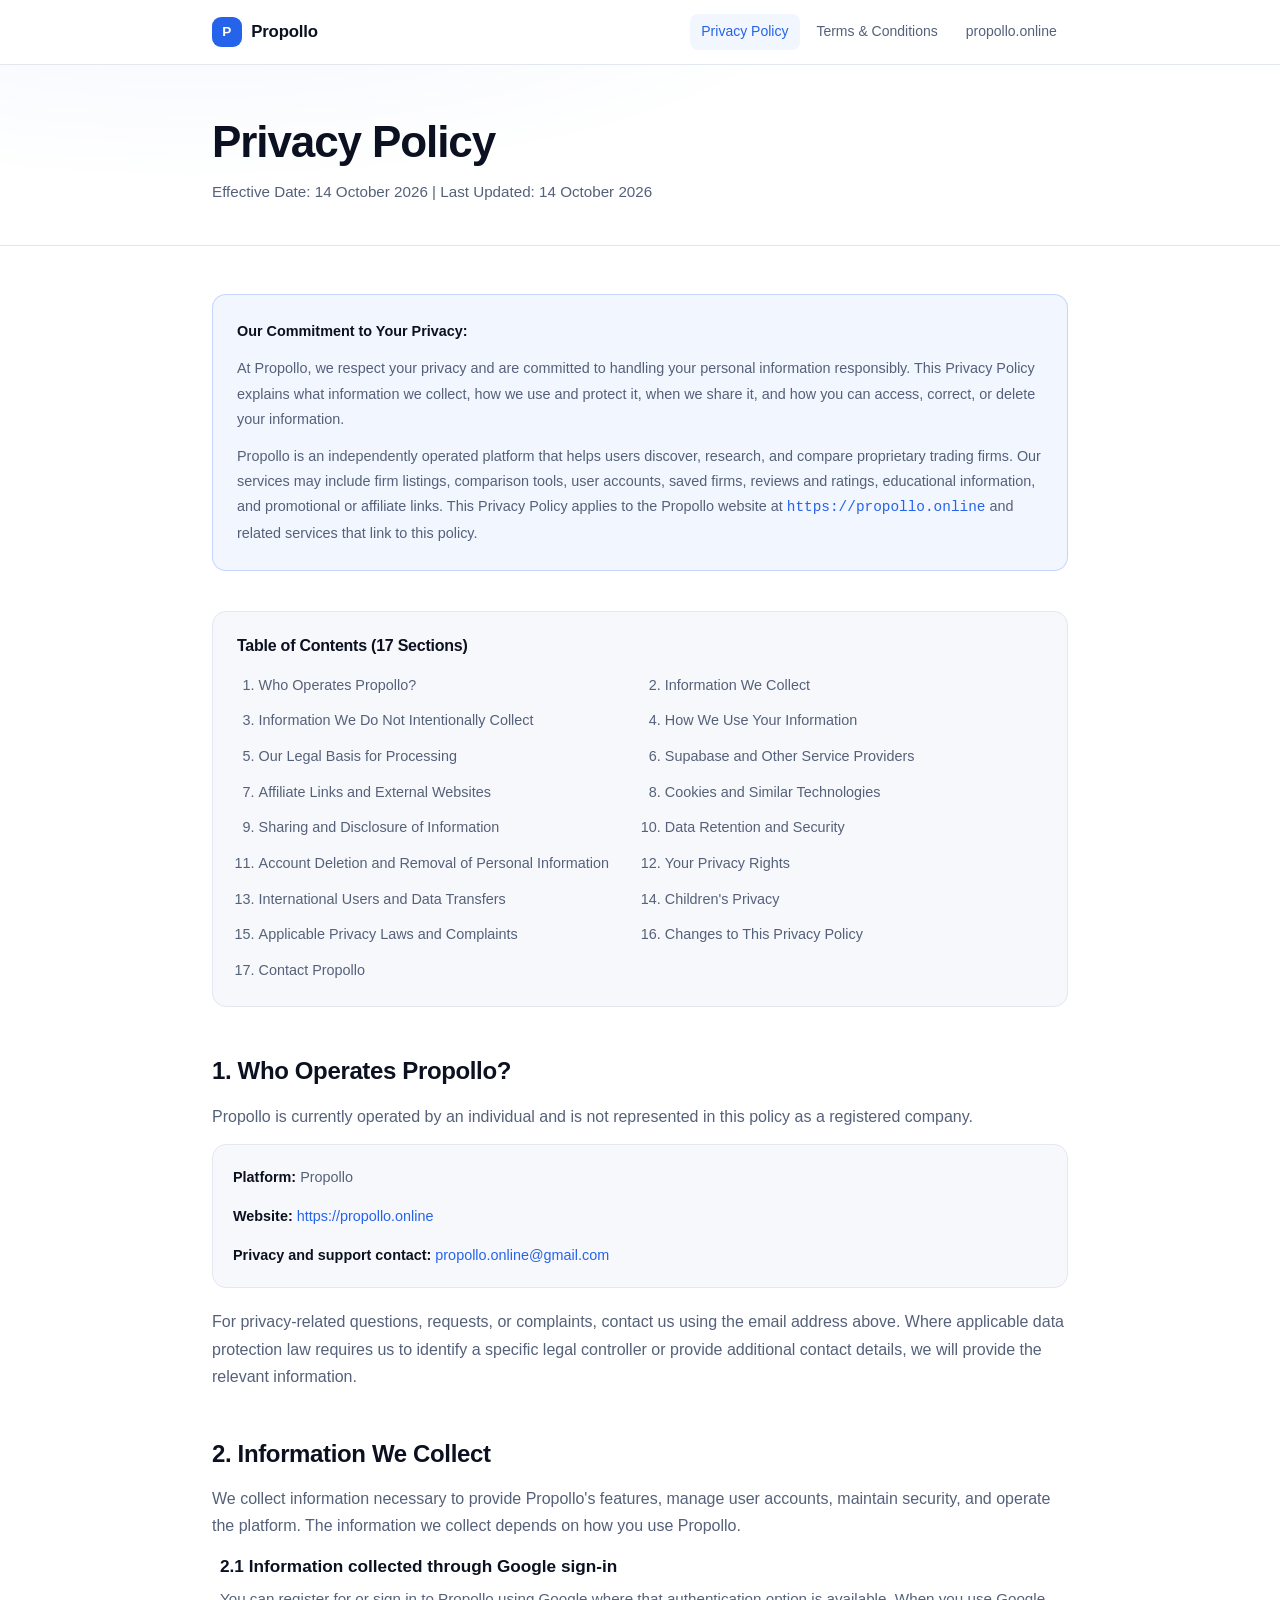
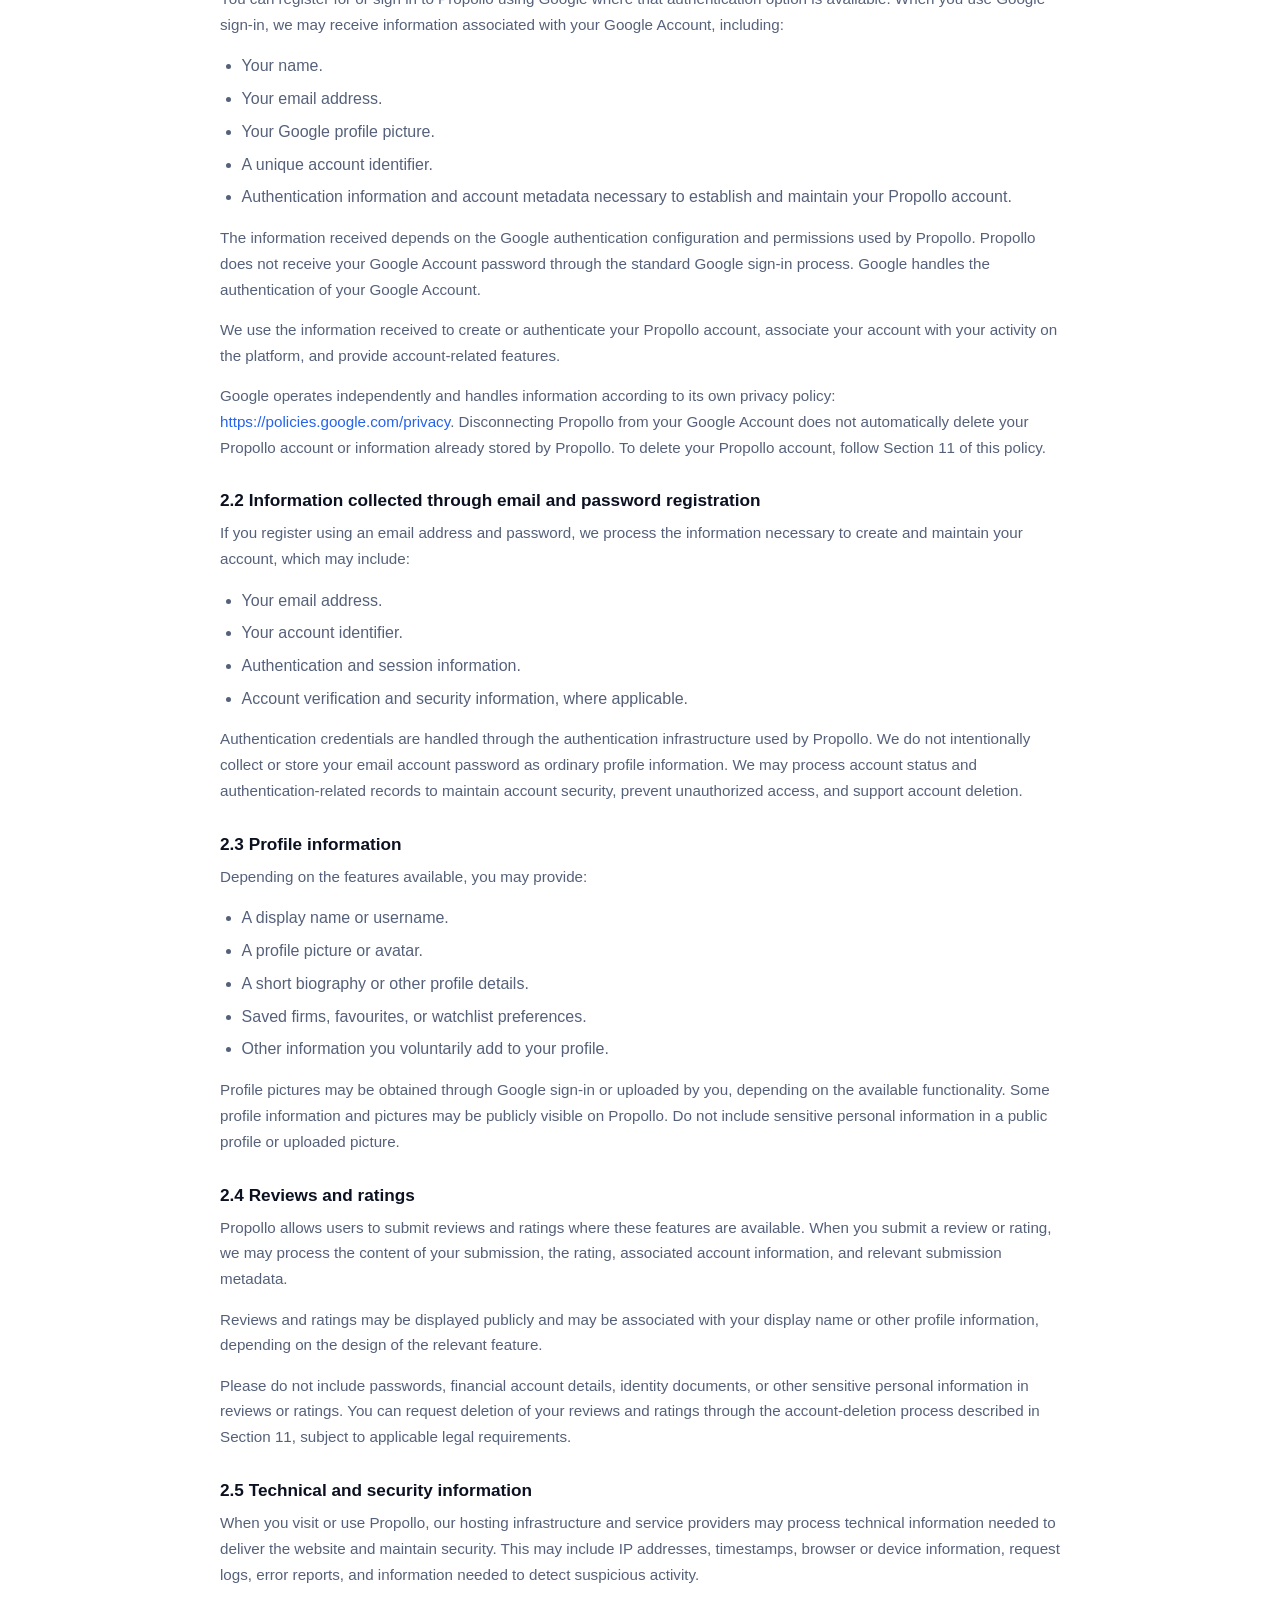
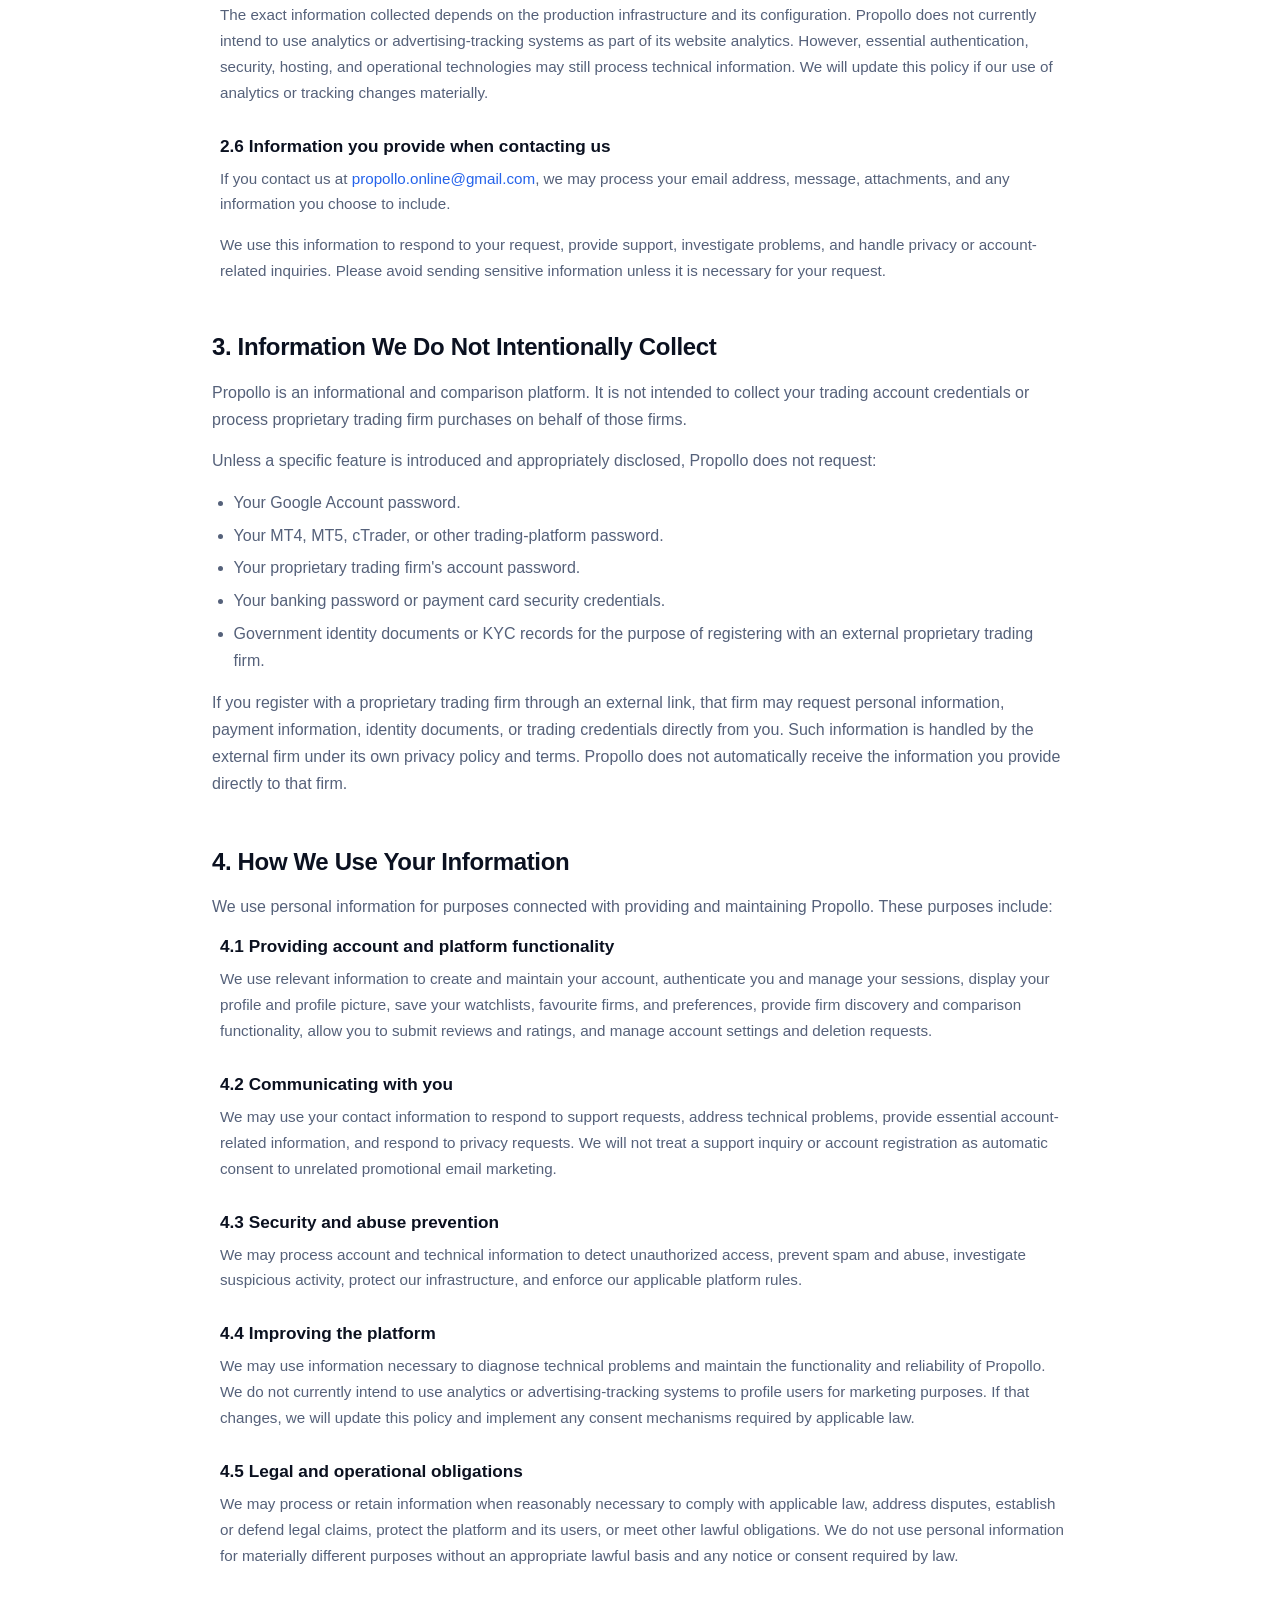
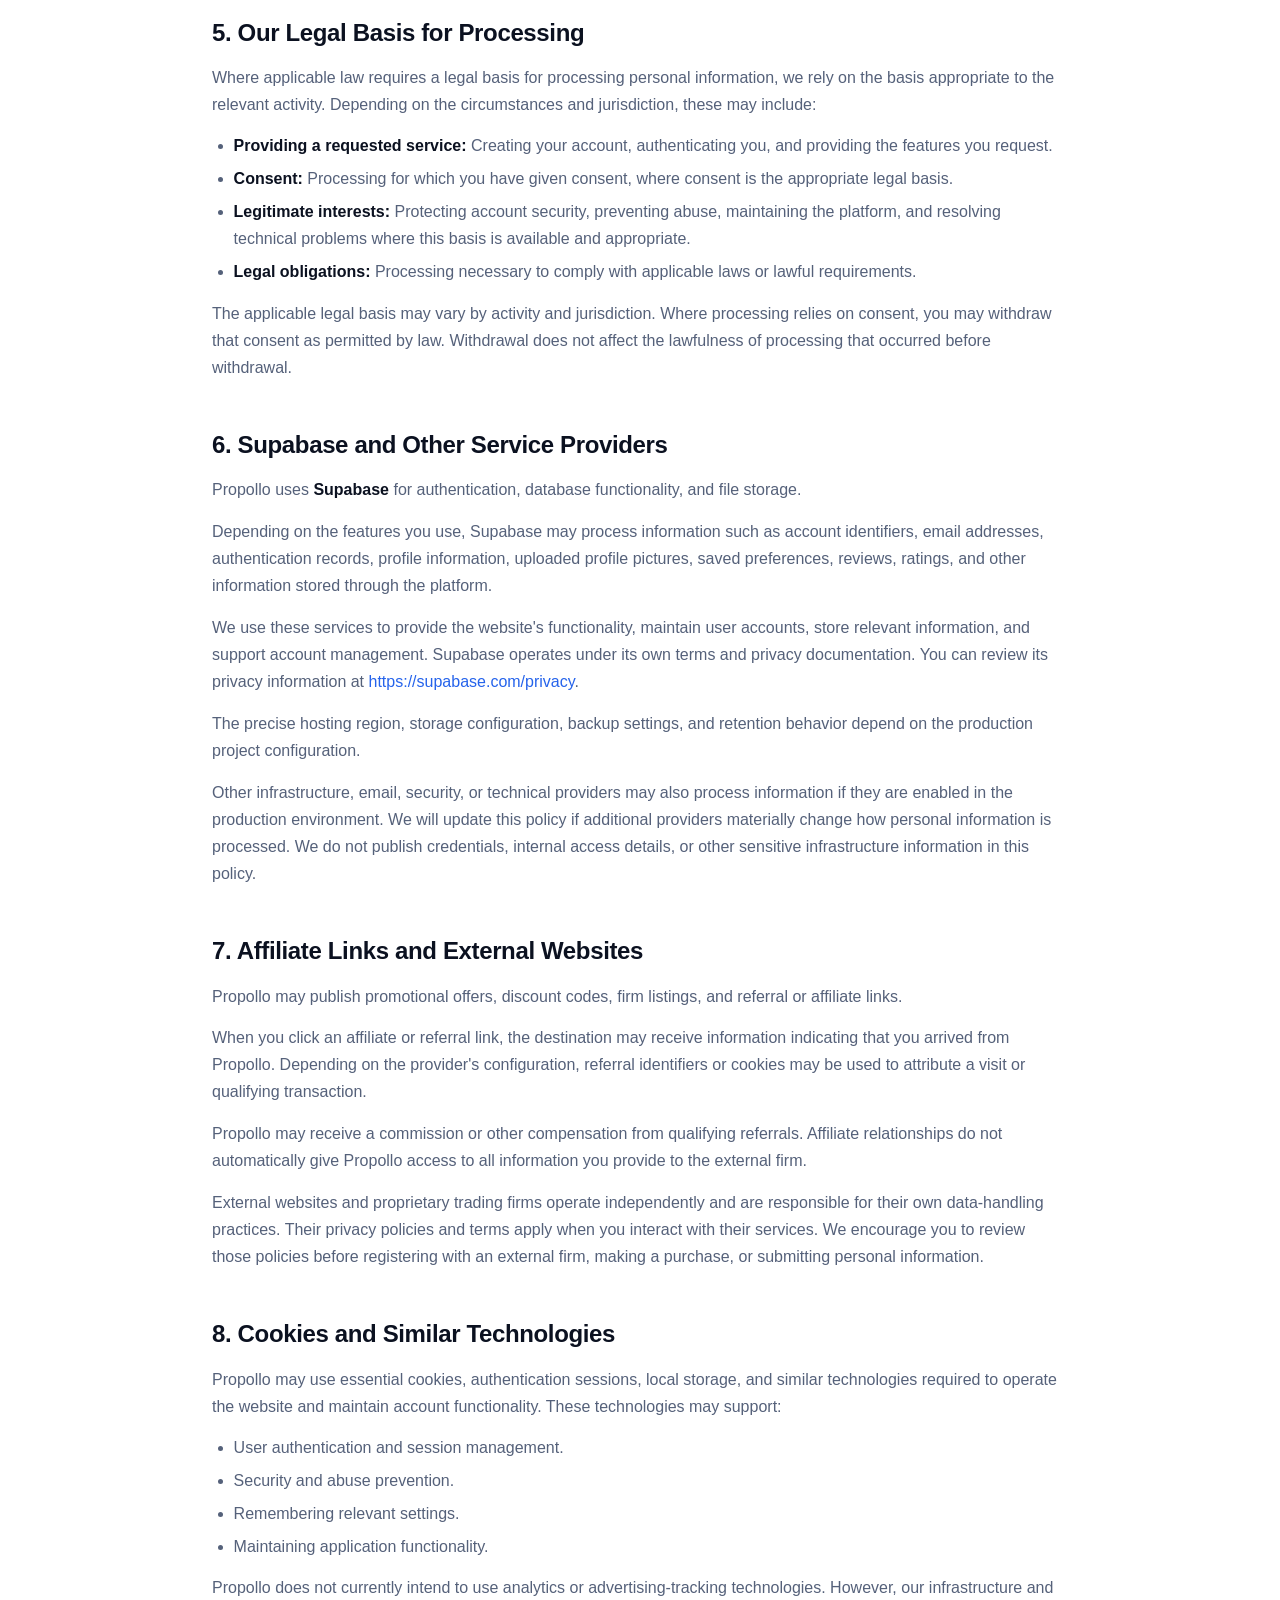
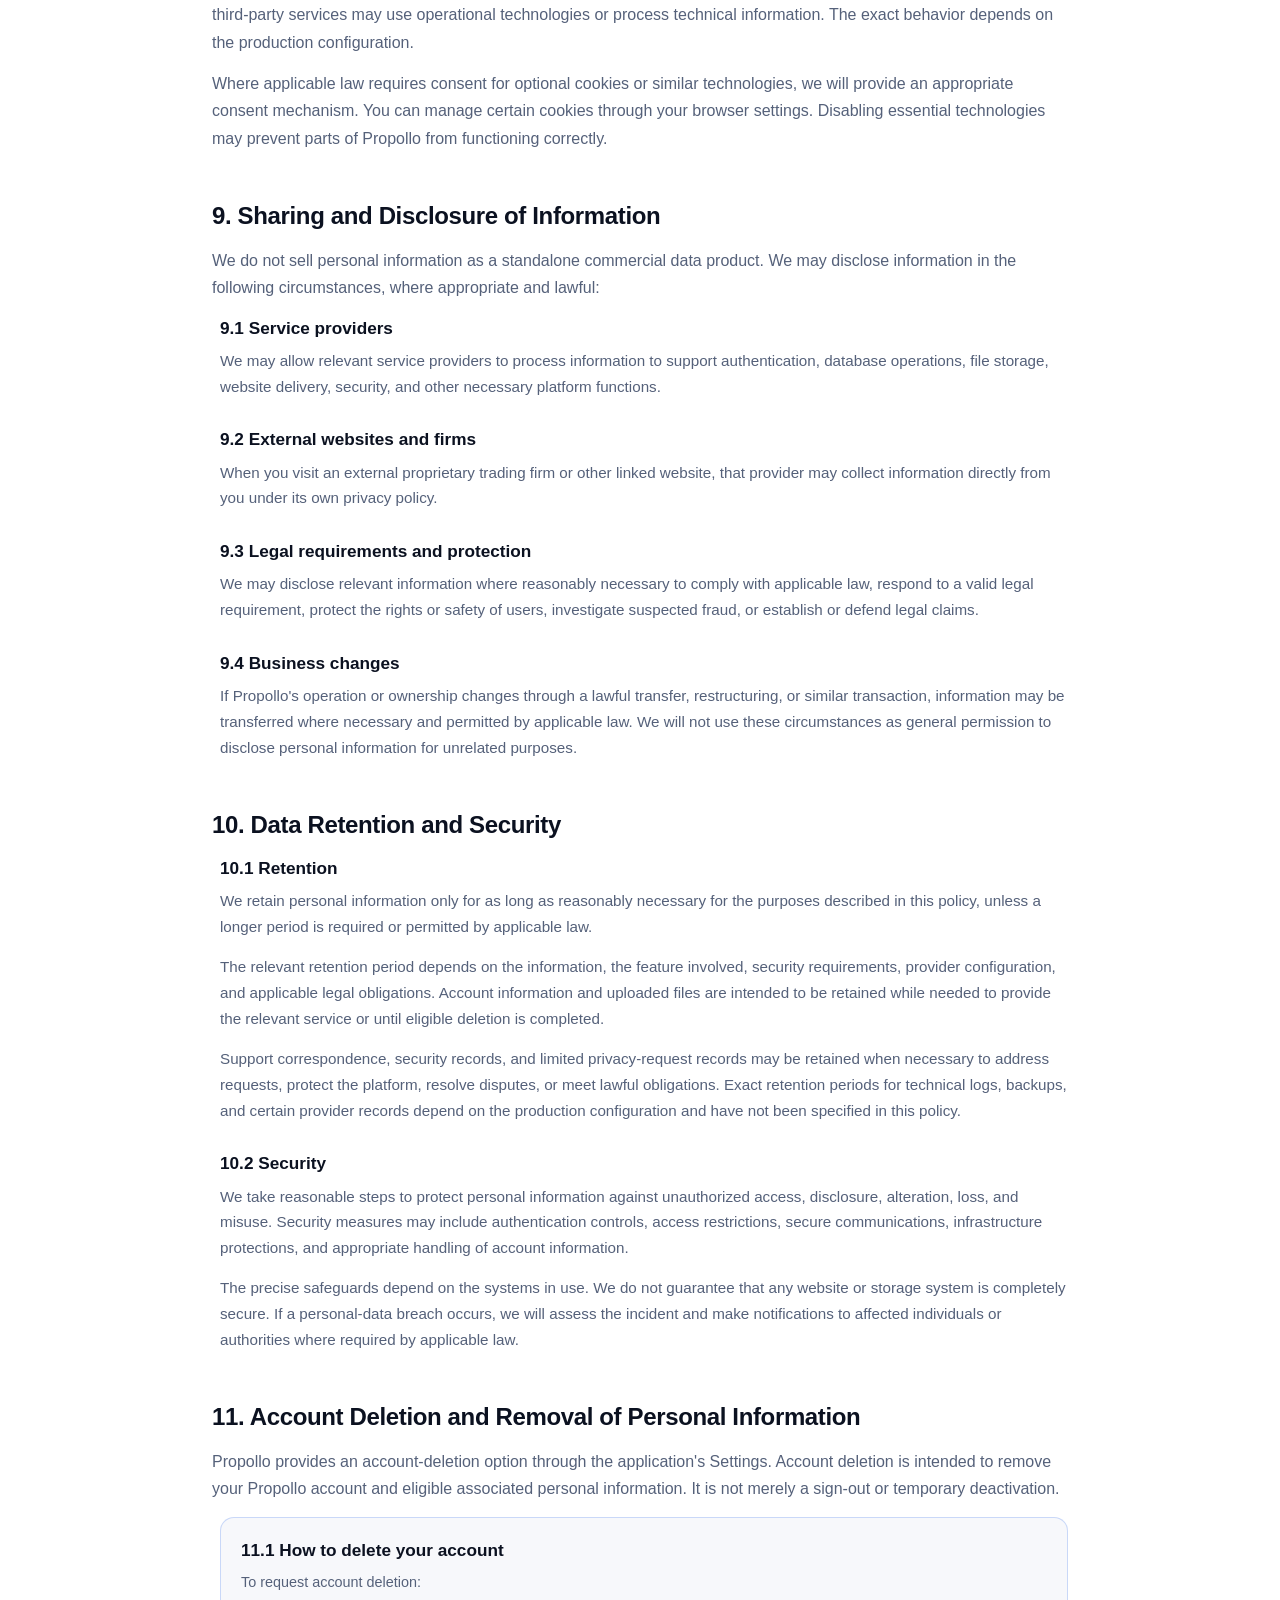
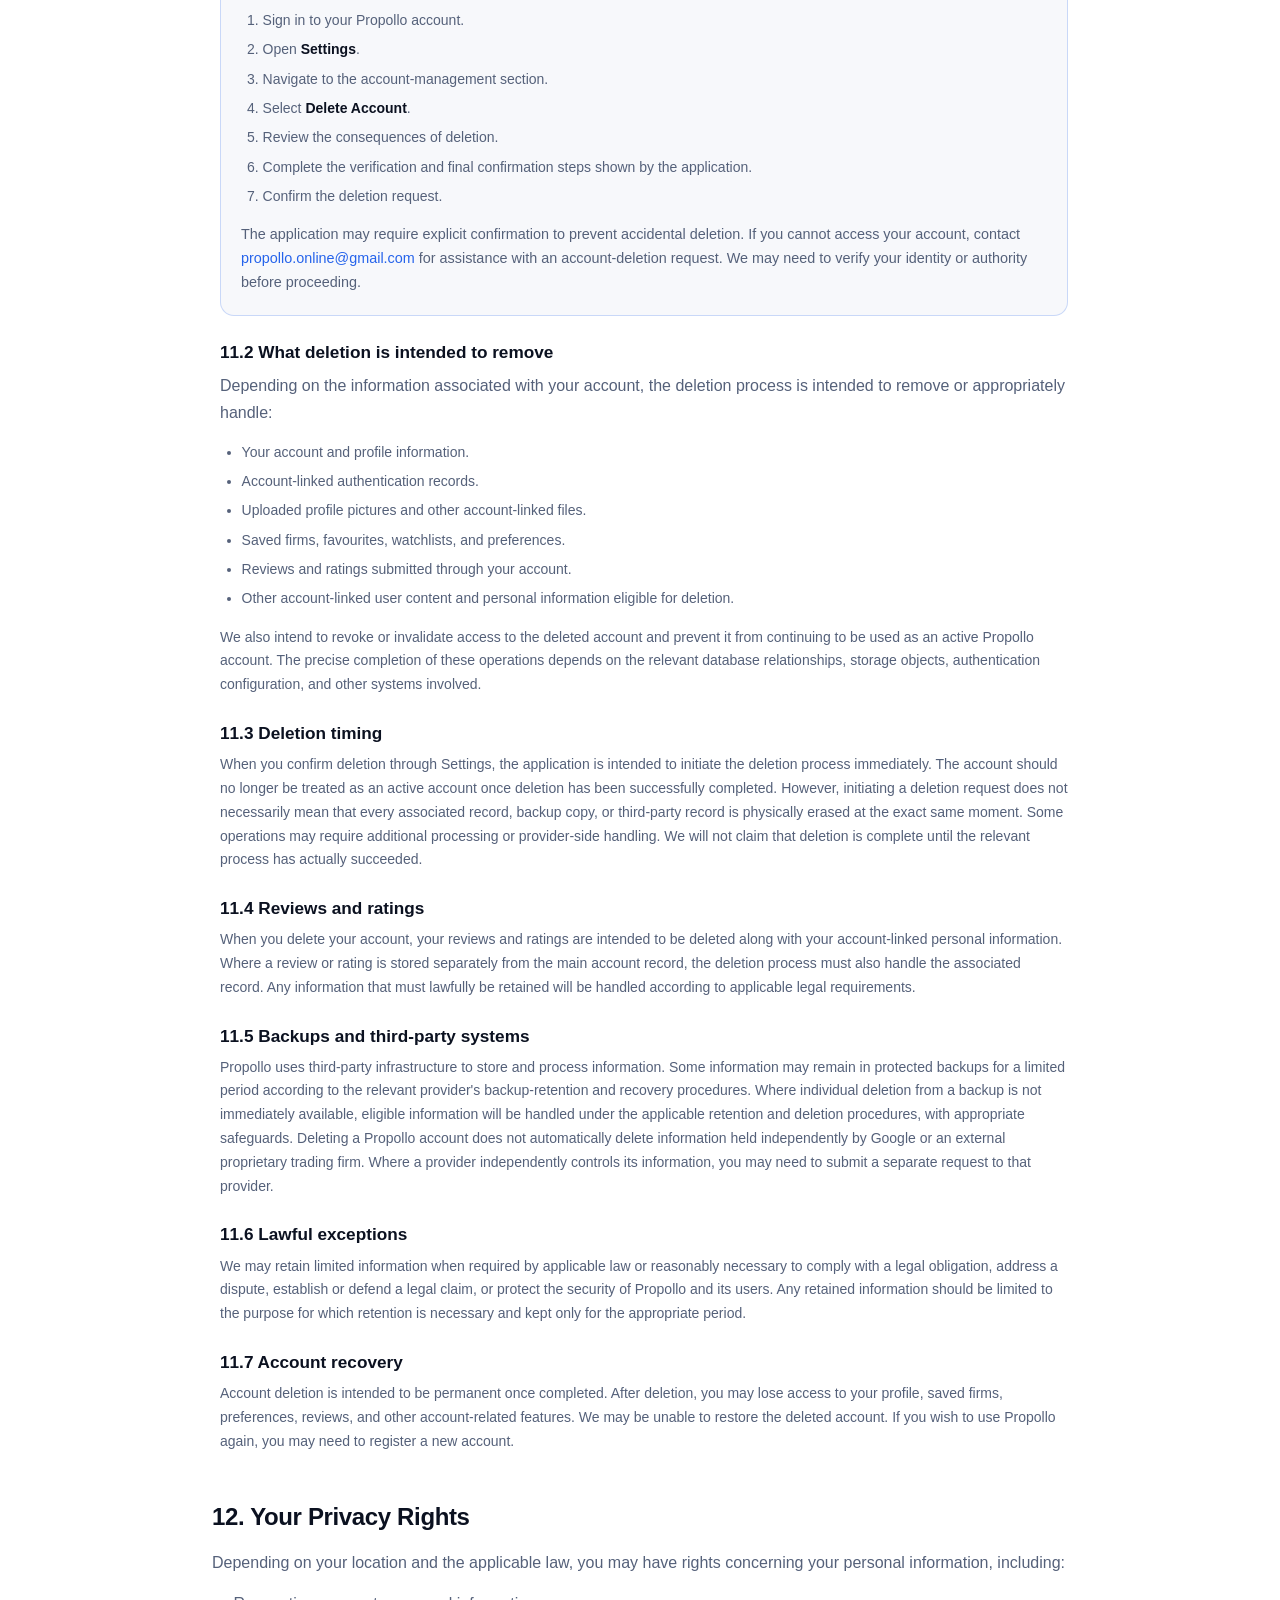
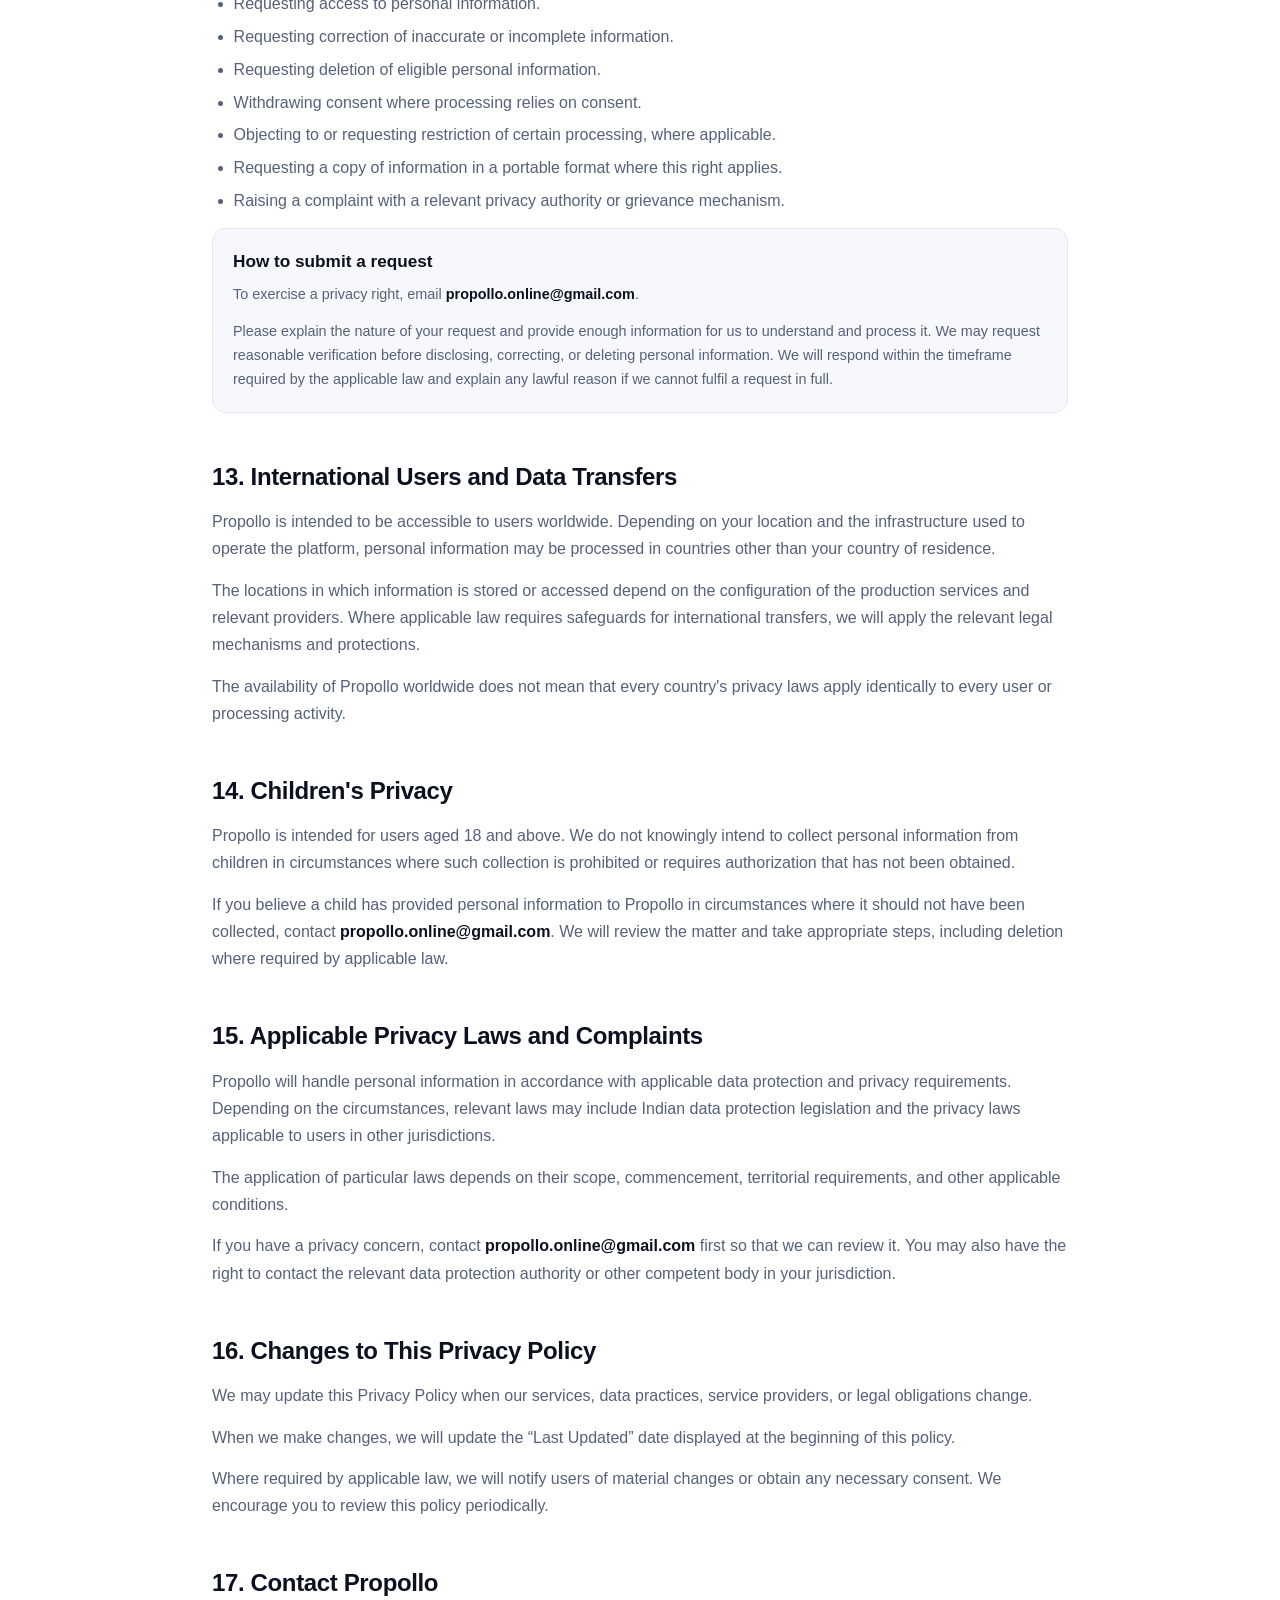
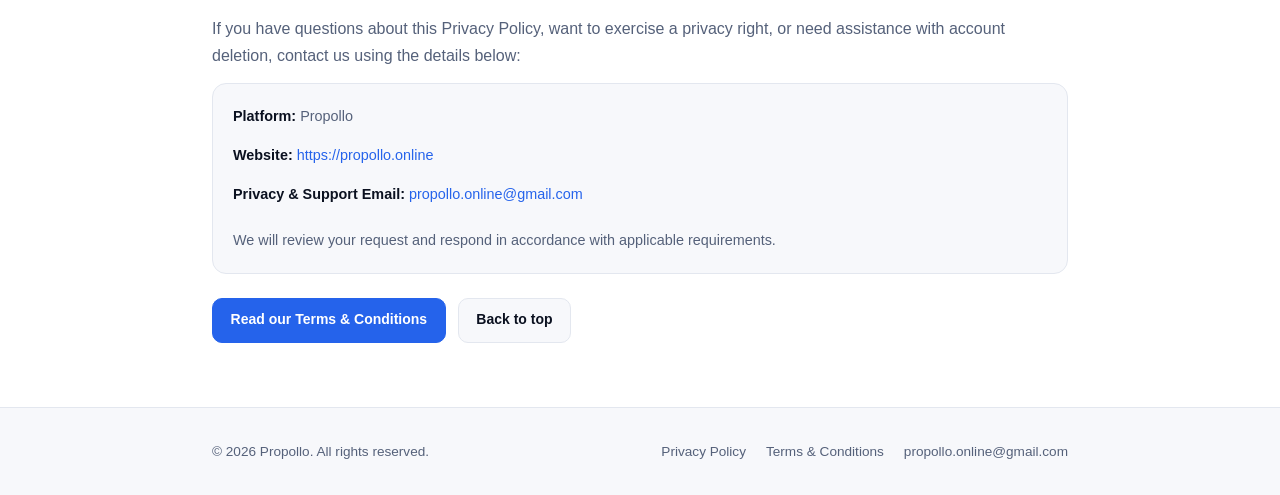
==== index.html @ b27342e7 "Add static Privacy Policy and Terms & Conditions pages for GitHub Pages" ====
<!DOCTYPE html>
<html lang="en">

<head>
    <meta charset="utf-8" />
    <meta name="viewport" content="width=device-width, initial-scale=1" />
    <title>Privacy Policy | Propollo</title>
    <meta name="description"
        content="Official Privacy Policy for Propollo. Learn what information we collect, how we use and protect it, when we share it, and how you can access, correct, or delete your information." />
    <meta name="theme-color" content="#2563eb" />
    <link rel="canonical" href="https://propollo.online/privacy-policy" />
    <link rel="icon" href="favicon.svg" type="image/svg+xml" />
    <link rel="stylesheet" href="styles.css" />

    <meta property="og:type" content="website" />
    <meta property="og:title" content="Privacy Policy | Propollo" />
    <meta property="og:description"
        content="Official Privacy Policy for Propollo. Learn what information we collect, how we use and protect it, when we share it, and how you can access, correct, or delete your information." />
    <meta property="og:url" content="https://propollo.online/privacy-policy" />

    <script type="application/ld+json">
    {
        "@context": "https://schema.org",
        "@type": "WebPage",
        "name": "Privacy Policy | Propollo",
        "description": "Official Privacy Policy for Propollo. Learn how we collect, handle, and safeguard your personal information, authentication data, and account privacy.",
        "url": "https://propollo.online/privacy-policy"
    }
    </script>
</head>

<body>
    <header class="site-header">
        <div class="site-header__inner">
            <a class="brand" href="index.html">
                <span class="brand__mark" aria-hidden="true">P</span>
                <span>Propollo</span>
            </a>
            <nav class="site-nav" aria-label="Legal documents">
                <a href="index.html" aria-current="page">Privacy Policy</a>
                <a href="terms.html">Terms &amp; Conditions</a>
                <a href="https://propollo.online" target="_blank" rel="noopener noreferrer">propollo.online</a>
            </nav>
        </div>
    </header>

    <div class="hero">
        <div class="hero__inner">
            <h1>Privacy Policy</h1>
            <p>Effective Date: 14 October 2026 | Last Updated: 14 October 2026</p>
        </div>
    </div>

    <main>
        <!-- Notice Banner -->
        <div class="notice">
            <p class="notice__title">Our Commitment to Your Privacy:</p>
            <p>
                At Propollo, we respect your privacy and are committed to handling your personal information
                responsibly. This Privacy Policy explains what information we collect, how we use and protect it, when
                we share it, and how you can access, correct, or delete your information.
            </p>
            <p>
                Propollo is an independently operated platform that helps users discover, research, and compare
                proprietary trading firms. Our services may include firm listings, comparison tools, user accounts,
                saved firms, reviews and ratings, educational information, and promotional or affiliate links. This
                Privacy Policy applies to the Propollo website at <a href="https://propollo.online" target="_blank"
                    rel="noopener noreferrer" style="font-family: var(--font-mono);">https://propollo.online</a> and
                related services that link to this policy.
            </p>
        </div>

        <!-- Table of Contents Quick Nav -->
        <nav class="toc" aria-label="Table of contents">
            <h2>Table of Contents (17 Sections)</h2>
            <ol>
                <li><a href="#section-1">Who Operates Propollo?</a></li>
                <li><a href="#section-2">Information We Collect</a></li>
                <li><a href="#section-3">Information We Do Not Intentionally Collect</a></li>
                <li><a href="#section-4">How We Use Your Information</a></li>
                <li><a href="#section-5">Our Legal Basis for Processing</a></li>
                <li><a href="#section-6">Supabase and Other Service Providers</a></li>
                <li><a href="#section-7">Affiliate Links and External Websites</a></li>
                <li><a href="#section-8">Cookies and Similar Technologies</a></li>
                <li><a href="#section-9">Sharing and Disclosure of Information</a></li>
                <li><a href="#section-10">Data Retention and Security</a></li>
                <li><a href="#section-11">Account Deletion and Removal of Personal Information</a></li>
                <li><a href="#section-12">Your Privacy Rights</a></li>
                <li><a href="#section-13">International Users and Data Transfers</a></li>
                <li><a href="#section-14">Children's Privacy</a></li>
                <li><a href="#section-15">Applicable Privacy Laws and Complaints</a></li>
                <li><a href="#section-16">Changes to This Privacy Policy</a></li>
                <li><a href="#section-17">Contact Propollo</a></li>
            </ol>
        </nav>

        <article>
            <!-- Section 1 -->
            <section id="section-1">
                <h2>1. Who Operates Propollo?</h2>
                <p>
                    Propollo is currently operated by an individual and is not represented in this policy as a
                    registered company.
                </p>
                <div class="card card--stack text-sm">
                    <p><strong>Platform:</strong> Propollo</p>
                    <p><strong>Website:</strong> <a href="https://propollo.online" target="_blank"
                            rel="noopener noreferrer">https://propollo.online</a></p>
                    <p><strong>Privacy and support contact:</strong> <a
                            href="mailto:propollo.online@gmail.com">propollo.online@gmail.com</a></p>
                </div>
                <p style="margin-top: 1.25rem;">
                    For privacy-related questions, requests, or complaints, contact us using the email address above.
                    Where applicable data protection law requires us to identify a specific legal controller or provide
                    additional contact details, we will provide the relevant information.
                </p>
            </section>

            <!-- Section 2 -->
            <section id="section-2">
                <h2>2. Information We Collect</h2>
                <p>
                    We collect information necessary to provide Propollo's features, manage user accounts, maintain
                    security, and operate the platform. The information we collect depends on how you use Propollo.
                </p>

                <div class="subsections" style="padding-left: 0.5rem;">
                    <div>
                        <h3>2.1 Information collected through Google sign-in</h3>
                        <p>
                            You can register for or sign in to Propollo using Google where that authentication option is
                            available. When you use Google sign-in, we may receive information associated with your
                            Google Account, including:
                        </p>
                        <ul>
                            <li>Your name.</li>
                            <li>Your email address.</li>
                            <li>Your Google profile picture.</li>
                            <li>A unique account identifier.</li>
                            <li>Authentication information and account metadata necessary to establish and maintain
                                your Propollo account.</li>
                        </ul>
                        <p>
                            The information received depends on the Google authentication configuration and permissions
                            used by Propollo. Propollo does not receive your Google Account password through the
                            standard Google sign-in process. Google handles the authentication of your Google Account.
                        </p>
                        <p>
                            We use the information received to create or authenticate your Propollo account, associate
                            your account with your activity on the platform, and provide account-related features.
                        </p>
                        <p class="text-sm">
                            Google operates independently and handles information according to its own privacy policy:
                            <a href="https://policies.google.com/privacy" target="_blank"
                                rel="noopener noreferrer">https://policies.google.com/privacy</a>. Disconnecting
                            Propollo from your Google Account does not automatically delete your Propollo account or
                            information already stored by Propollo. To delete your Propollo account, follow Section 11
                            of this policy.
                        </p>
                    </div>

                    <div>
                        <h3>2.2 Information collected through email and password registration</h3>
                        <p>
                            If you register using an email address and password, we process the information necessary to
                            create and maintain your account, which may include:
                        </p>
                        <ul>
                            <li>Your email address.</li>
                            <li>Your account identifier.</li>
                            <li>Authentication and session information.</li>
                            <li>Account verification and security information, where applicable.</li>
                        </ul>
                        <p>
                            Authentication credentials are handled through the authentication infrastructure used by
                            Propollo. We do not intentionally collect or store your email account password as ordinary
                            profile information. We may process account status and authentication-related records to
                            maintain account security, prevent unauthorized access, and support account deletion.
                        </p>
                    </div>

                    <div>
                        <h3>2.3 Profile information</h3>
                        <p>
                            Depending on the features available, you may provide:
                        </p>
                        <ul>
                            <li>A display name or username.</li>
                            <li>A profile picture or avatar.</li>
                            <li>A short biography or other profile details.</li>
                            <li>Saved firms, favourites, or watchlist preferences.</li>
                            <li>Other information you voluntarily add to your profile.</li>
                        </ul>
                        <p>
                            Profile pictures may be obtained through Google sign-in or uploaded by you, depending on the
                            available functionality. Some profile information and pictures may be publicly visible on
                            Propollo. Do not include sensitive personal information in a public profile or uploaded
                            picture.
                        </p>
                    </div>

                    <div>
                        <h3>2.4 Reviews and ratings</h3>
                        <p>
                            Propollo allows users to submit reviews and ratings where these features are available. When
                            you submit a review or rating, we may process the content of your submission, the rating,
                            associated account information, and relevant submission metadata.
                        </p>
                        <p>
                            Reviews and ratings may be displayed publicly and may be associated with your display name
                            or other profile information, depending on the design of the relevant feature.
                        </p>
                        <p>
                            Please do not include passwords, financial account details, identity documents, or other
                            sensitive personal information in reviews or ratings. You can request deletion of your
                            reviews and ratings through the account-deletion process described in Section 11, subject to
                            applicable legal requirements.
                        </p>
                    </div>

                    <div>
                        <h3>2.5 Technical and security information</h3>
                        <p>
                            When you visit or use Propollo, our hosting infrastructure and service providers may process
                            technical information needed to deliver the website and maintain security. This may include
                            IP addresses, timestamps, browser or device information, request logs, error reports, and
                            information needed to detect suspicious activity.
                        </p>
                        <p>
                            The exact information collected depends on the production infrastructure and its
                            configuration. Propollo does not currently intend to use analytics or advertising-tracking
                            systems as part of its website analytics. However, essential authentication, security,
                            hosting, and operational technologies may still process technical information. We will
                            update this policy if our use of analytics or tracking changes materially.
                        </p>
                    </div>

                    <div>
                        <h3>2.6 Information you provide when contacting us</h3>
                        <p>
                            If you contact us at <a href="mailto:propollo.online@gmail.com">propollo.online@gmail.com</a>,
                            we may process your email address, message, attachments, and any information you choose to
                            include.
                        </p>
                        <p>
                            We use this information to respond to your request, provide support, investigate problems,
                            and handle privacy or account-related inquiries. Please avoid sending sensitive information
                            unless it is necessary for your request.
                        </p>
                    </div>
                </div>
            </section>

            <!-- Section 3 -->
            <section id="section-3">
                <h2>3. Information We Do Not Intentionally Collect</h2>
                <p>
                    Propollo is an informational and comparison platform. It is not intended to collect your trading
                    account credentials or process proprietary trading firm purchases on behalf of those firms.
                </p>
                <p>
                    Unless a specific feature is introduced and appropriately disclosed, Propollo does not request:
                </p>
                <ul>
                    <li>Your Google Account password.</li>
                    <li>Your MT4, MT5, cTrader, or other trading-platform password.</li>
                    <li>Your proprietary trading firm's account password.</li>
                    <li>Your banking password or payment card security credentials.</li>
                    <li>Government identity documents or KYC records for the purpose of registering with an external
                        proprietary trading firm.</li>
                </ul>
                <p>
                    If you register with a proprietary trading firm through an external link, that firm may request
                    personal information, payment information, identity documents, or trading credentials directly from
                    you. Such information is handled by the external firm under its own privacy policy and terms.
                    Propollo does not automatically receive the information you provide directly to that firm.
                </p>
            </section>

            <!-- Section 4 -->
            <section id="section-4">
                <h2>4. How We Use Your Information</h2>
                <p>
                    We use personal information for purposes connected with providing and maintaining Propollo. These
                    purposes include:
                </p>
                <div class="subsections" style="padding-left: 0.5rem;">
                    <div>
                        <h3>4.1 Providing account and platform functionality</h3>
                        <p>We use relevant information to create and maintain your account, authenticate you and manage
                            your sessions, display your profile and profile picture, save your watchlists, favourite
                            firms, and preferences, provide firm discovery and comparison functionality, allow you to
                            submit reviews and ratings, and manage account settings and deletion requests.</p>
                    </div>
                    <div>
                        <h3>4.2 Communicating with you</h3>
                        <p>We may use your contact information to respond to support requests, address technical
                            problems, provide essential account-related information, and respond to privacy requests. We
                            will not treat a support inquiry or account registration as automatic consent to unrelated
                            promotional email marketing.</p>
                    </div>
                    <div>
                        <h3>4.3 Security and abuse prevention</h3>
                        <p>We may process account and technical information to detect unauthorized access, prevent spam
                            and abuse, investigate suspicious activity, protect our infrastructure, and enforce our
                            applicable platform rules.</p>
                    </div>
                    <div>
                        <h3>4.4 Improving the platform</h3>
                        <p>We may use information necessary to diagnose technical problems and maintain the
                            functionality and reliability of Propollo. We do not currently intend to use analytics or
                            advertising-tracking systems to profile users for marketing purposes. If that changes, we
                            will update this policy and implement any consent mechanisms required by applicable law.
                        </p>
                    </div>
                    <div>
                        <h3>4.5 Legal and operational obligations</h3>
                        <p>We may process or retain information when reasonably necessary to comply with applicable law,
                            address disputes, establish or defend legal claims, protect the platform and its users, or
                            meet other lawful obligations. We do not use personal information for materially different
                            purposes without an appropriate lawful basis and any notice or consent required by law.</p>
                    </div>
                </div>
            </section>

            <!-- Section 5 -->
            <section id="section-5">
                <h2>5. Our Legal Basis for Processing</h2>
                <p>
                    Where applicable law requires a legal basis for processing personal information, we rely on the
                    basis appropriate to the relevant activity. Depending on the circumstances and jurisdiction, these
                    may include:
                </p>
                <ul>
                    <li><strong>Providing a requested service:</strong> Creating your account, authenticating you, and
                        providing the features you request.</li>
                    <li><strong>Consent:</strong> Processing for which you have given consent, where consent is the
                        appropriate legal basis.</li>
                    <li><strong>Legitimate interests:</strong> Protecting account security, preventing abuse,
                        maintaining the platform, and resolving technical problems where this basis is available and
                        appropriate.</li>
                    <li><strong>Legal obligations:</strong> Processing necessary to comply with applicable laws or
                        lawful requirements.</li>
                </ul>
                <p>
                    The applicable legal basis may vary by activity and jurisdiction. Where processing relies on
                    consent, you may withdraw that consent as permitted by law. Withdrawal does not affect the
                    lawfulness of processing that occurred before withdrawal.
                </p>
            </section>

            <!-- Section 6 -->
            <section id="section-6">
                <h2>6. Supabase and Other Service Providers</h2>
                <p>
                    Propollo uses <strong>Supabase</strong> for authentication, database functionality, and file
                    storage.
                </p>
                <p>
                    Depending on the features you use, Supabase may process information such as account identifiers,
                    email addresses, authentication records, profile information, uploaded profile pictures, saved
                    preferences, reviews, ratings, and other information stored through the platform.
                </p>
                <p>
                    We use these services to provide the website's functionality, maintain user accounts, store
                    relevant information, and support account management. Supabase operates under its own terms and
                    privacy documentation. You can review its privacy information at <a href="https://supabase.com/privacy"
                        target="_blank" rel="noopener noreferrer">https://supabase.com/privacy</a>.
                </p>
                <p>
                    The precise hosting region, storage configuration, backup settings, and retention behavior depend on
                    the production project configuration.
                </p>
                <p>
                    Other infrastructure, email, security, or technical providers may also process information if they
                    are enabled in the production environment. We will update this policy if additional providers
                    materially change how personal information is processed. We do not publish credentials, internal
                    access details, or other sensitive infrastructure information in this policy.
                </p>
            </section>

            <!-- Section 7 -->
            <section id="section-7">
                <h2>7. Affiliate Links and External Websites</h2>
                <p>
                    Propollo may publish promotional offers, discount codes, firm listings, and referral or affiliate
                    links.
                </p>
                <p>
                    When you click an affiliate or referral link, the destination may receive information indicating
                    that you arrived from Propollo. Depending on the provider's configuration, referral identifiers or
                    cookies may be used to attribute a visit or qualifying transaction.
                </p>
                <p>
                    Propollo may receive a commission or other compensation from qualifying referrals. Affiliate
                    relationships do not automatically give Propollo access to all information you provide to the
                    external firm.
                </p>
                <p>
                    External websites and proprietary trading firms operate independently and are responsible for their
                    own data-handling practices. Their privacy policies and terms apply when you interact with their
                    services. We encourage you to review those policies before registering with an external firm,
                    making a purchase, or submitting personal information.
                </p>
            </section>

            <!-- Section 8 -->
            <section id="section-8">
                <h2>8. Cookies and Similar Technologies</h2>
                <p>
                    Propollo may use essential cookies, authentication sessions, local storage, and similar technologies
                    required to operate the website and maintain account functionality. These technologies may support:
                </p>
                <ul>
                    <li>User authentication and session management.</li>
                    <li>Security and abuse prevention.</li>
                    <li>Remembering relevant settings.</li>
                    <li>Maintaining application functionality.</li>
                </ul>
                <p>
                    Propollo does not currently intend to use analytics or advertising-tracking technologies. However,
                    our infrastructure and third-party services may use operational technologies or process technical
                    information. The exact behavior depends on the production configuration.
                </p>
                <p>
                    Where applicable law requires consent for optional cookies or similar technologies, we will provide
                    an appropriate consent mechanism. You can manage certain cookies through your browser settings.
                    Disabling essential technologies may prevent parts of Propollo from functioning correctly.
                </p>
            </section>

            <!-- Section 9 -->
            <section id="section-9">
                <h2>9. Sharing and Disclosure of Information</h2>
                <p>
                    We do not sell personal information as a standalone commercial data product. We may disclose
                    information in the following circumstances, where appropriate and lawful:
                </p>
                <div class="subsections" style="padding-left: 0.5rem;">
                    <div>
                        <h3>9.1 Service providers</h3>
                        <p>We may allow relevant service providers to process information to support authentication,
                            database operations, file storage, website delivery, security, and other necessary platform
                            functions.</p>
                    </div>
                    <div>
                        <h3>9.2 External websites and firms</h3>
                        <p>When you visit an external proprietary trading firm or other linked website, that provider may
                            collect information directly from you under its own privacy policy.</p>
                    </div>
                    <div>
                        <h3>9.3 Legal requirements and protection</h3>
                        <p>We may disclose relevant information where reasonably necessary to comply with applicable law,
                            respond to a valid legal requirement, protect the rights or safety of users, investigate
                            suspected fraud, or establish or defend legal claims.</p>
                    </div>
                    <div>
                        <h3>9.4 Business changes</h3>
                        <p>If Propollo's operation or ownership changes through a lawful transfer, restructuring, or
                            similar transaction, information may be transferred where necessary and permitted by
                            applicable law. We will not use these circumstances as general permission to disclose
                            personal information for unrelated purposes.</p>
                    </div>
                </div>
            </section>

            <!-- Section 10 -->
            <section id="section-10">
                <h2>10. Data Retention and Security</h2>
                <div class="subsections" style="padding-left: 0.5rem;">
                    <div>
                        <h3>10.1 Retention</h3>
                        <p>
                            We retain personal information only for as long as reasonably necessary for the purposes
                            described in this policy, unless a longer period is required or permitted by applicable law.
                        </p>
                        <p>
                            The relevant retention period depends on the information, the feature involved, security
                            requirements, provider configuration, and applicable legal obligations. Account information
                            and uploaded files are intended to be retained while needed to provide the relevant service
                            or until eligible deletion is completed.
                        </p>
                        <p>
                            Support correspondence, security records, and limited privacy-request records may be
                            retained when necessary to address requests, protect the platform, resolve disputes, or meet
                            lawful obligations. Exact retention periods for technical logs, backups, and certain provider
                            records depend on the production configuration and have not been specified in this policy.
                        </p>
                    </div>
                    <div>
                        <h3>10.2 Security</h3>
                        <p>
                            We take reasonable steps to protect personal information against unauthorized access,
                            disclosure, alteration, loss, and misuse. Security measures may include authentication
                            controls, access restrictions, secure communications, infrastructure protections, and
                            appropriate handling of account information.
                        </p>
                        <p>
                            The precise safeguards depend on the systems in use. We do not guarantee that any website or
                            storage system is completely secure. If a personal-data breach occurs, we will assess the
                            incident and make notifications to affected individuals or authorities where required by
                            applicable law.
                        </p>
                    </div>
                </div>
            </section>

            <!-- Section 11 -->
            <section id="section-11">
                <h2>11. Account Deletion and Removal of Personal Information</h2>
                <p>
                    Propollo provides an account-deletion option through the application's Settings. Account deletion is
                    intended to remove your Propollo account and eligible associated personal information. It is not
                    merely a sign-out or temporary deactivation.
                </p>

                <div class="stack" style="padding-left: 0.5rem;">
                    <div class="card card--accent">
                        <h3>11.1 How to delete your account</h3>
                        <p>To request account deletion:</p>
                        <ol class="text-sm">
                            <li>Sign in to your Propollo account.</li>
                            <li>Open <strong>Settings</strong>.</li>
                            <li>Navigate to the account-management section.</li>
                            <li>Select <strong>Delete Account</strong>.</li>
                            <li>Review the consequences of deletion.</li>
                            <li>Complete the verification and final confirmation steps shown by the application.</li>
                            <li>Confirm the deletion request.</li>
                        </ol>
                        <p class="text-xs">
                            The application may require explicit confirmation to prevent accidental deletion. If you
                            cannot access your account, contact <a
                                href="mailto:propollo.online@gmail.com">propollo.online@gmail.com</a> for assistance
                            with an account-deletion request. We may need to verify your identity or authority before
                            proceeding.
                        </p>
                    </div>

                    <div>
                        <h3>11.2 What deletion is intended to remove</h3>
                        <p>Depending on the information associated with your account, the deletion process is intended to
                            remove or appropriately handle:</p>
                        <ul class="text-sm">
                            <li>Your account and profile information.</li>
                            <li>Account-linked authentication records.</li>
                            <li>Uploaded profile pictures and other account-linked files.</li>
                            <li>Saved firms, favourites, watchlists, and preferences.</li>
                            <li>Reviews and ratings submitted through your account.</li>
                            <li>Other account-linked user content and personal information eligible for deletion.</li>
                        </ul>
                        <p class="text-sm">We also intend to revoke or invalidate access to the deleted account and
                            prevent it from continuing to be used as an active Propollo account. The precise completion
                            of these operations depends on the relevant database relationships, storage objects,
                            authentication configuration, and other systems involved.</p>
                    </div>

                    <div>
                        <h3>11.3 Deletion timing</h3>
                        <p class="text-sm">When you confirm deletion through Settings, the application is intended to
                            initiate the deletion process immediately. The account should no longer be treated as an
                            active account once deletion has been successfully completed. However, initiating a deletion
                            request does not necessarily mean that every associated record, backup copy, or third-party
                            record is physically erased at the exact same moment. Some operations may require additional
                            processing or provider-side handling. We will not claim that deletion is complete until the
                            relevant process has actually succeeded.</p>
                    </div>

                    <div>
                        <h3>11.4 Reviews and ratings</h3>
                        <p class="text-sm">When you delete your account, your reviews and ratings are intended to be
                            deleted along with your account-linked personal information. Where a review or rating is
                            stored separately from the main account record, the deletion process must also handle the
                            associated record. Any information that must lawfully be retained will be handled according
                            to applicable legal requirements.</p>
                    </div>

                    <div>
                        <h3>11.5 Backups and third-party systems</h3>
                        <p class="text-sm">Propollo uses third-party infrastructure to store and process information.
                            Some information may remain in protected backups for a limited period according to the
                            relevant provider's backup-retention and recovery procedures. Where individual deletion from
                            a backup is not immediately available, eligible information will be handled under the
                            applicable retention and deletion procedures, with appropriate safeguards. Deleting a
                            Propollo account does not automatically delete information held independently by Google or an
                            external proprietary trading firm. Where a provider independently controls its information,
                            you may need to submit a separate request to that provider.</p>
                    </div>

                    <div>
                        <h3>11.6 Lawful exceptions</h3>
                        <p class="text-sm">We may retain limited information when required by applicable law or reasonably
                            necessary to comply with a legal obligation, address a dispute, establish or defend a legal
                            claim, or protect the security of Propollo and its users. Any retained information should be
                            limited to the purpose for which retention is necessary and kept only for the appropriate
                            period.</p>
                    </div>

                    <div>
                        <h3>11.7 Account recovery</h3>
                        <p class="text-sm">Account deletion is intended to be permanent once completed. After deletion,
                            you may lose access to your profile, saved firms, preferences, reviews, and other
                            account-related features. We may be unable to restore the deleted account. If you wish to use
                            Propollo again, you may need to register a new account.</p>
                    </div>
                </div>
            </section>

            <!-- Section 12 -->
            <section id="section-12">
                <h2>12. Your Privacy Rights</h2>
                <p>
                    Depending on your location and the applicable law, you may have rights concerning your personal
                    information, including:
                </p>
                <ul>
                    <li>Requesting access to personal information.</li>
                    <li>Requesting correction of inaccurate or incomplete information.</li>
                    <li>Requesting deletion of eligible personal information.</li>
                    <li>Withdrawing consent where processing relies on consent.</li>
                    <li>Objecting to or requesting restriction of certain processing, where applicable.</li>
                    <li>Requesting a copy of information in a portable format where this right applies.</li>
                    <li>Raising a complaint with a relevant privacy authority or grievance mechanism.</li>
                </ul>
                <div class="card">
                    <h3>How to submit a request</h3>
                    <p class="text-sm">
                        To exercise a privacy right, email <a
                            href="mailto:propollo.online@gmail.com"><strong>propollo.online@gmail.com</strong></a>.
                    </p>
                    <p class="text-xs">
                        Please explain the nature of your request and provide enough information for us to understand
                        and process it. We may request reasonable verification before disclosing, correcting, or
                        deleting personal information. We will respond within the timeframe required by the applicable
                        law and explain any lawful reason if we cannot fulfil a request in full.
                    </p>
                </div>
            </section>

            <!-- Section 13 -->
            <section id="section-13">
                <h2>13. International Users and Data Transfers</h2>
                <p>
                    Propollo is intended to be accessible to users worldwide. Depending on your location and the
                    infrastructure used to operate the platform, personal information may be processed in countries
                    other than your country of residence.
                </p>
                <p>
                    The locations in which information is stored or accessed depend on the configuration of the
                    production services and relevant providers. Where applicable law requires safeguards for
                    international transfers, we will apply the relevant legal mechanisms and protections.
                </p>
                <p>
                    The availability of Propollo worldwide does not mean that every country's privacy laws apply
                    identically to every user or processing activity.
                </p>
            </section>

            <!-- Section 14 -->
            <section id="section-14">
                <h2>14. Children's Privacy</h2>
                <p>
                    Propollo is intended for users aged 18 and above. We do not knowingly intend to collect personal
                    information from children in circumstances where such collection is prohibited or requires
                    authorization that has not been obtained.
                </p>
                <p>
                    If you believe a child has provided personal information to Propollo in circumstances where it
                    should not have been collected, contact <a
                        href="mailto:propollo.online@gmail.com"><strong>propollo.online@gmail.com</strong></a>. We will
                    review the matter and take appropriate steps, including deletion where required by applicable law.
                </p>
            </section>

            <!-- Section 15 -->
            <section id="section-15">
                <h2>15. Applicable Privacy Laws and Complaints</h2>
                <p>
                    Propollo will handle personal information in accordance with applicable data protection and privacy
                    requirements. Depending on the circumstances, relevant laws may include Indian data protection
                    legislation and the privacy laws applicable to users in other jurisdictions.
                </p>
                <p>
                    The application of particular laws depends on their scope, commencement, territorial requirements,
                    and other applicable conditions.
                </p>
                <p>
                    If you have a privacy concern, contact <a
                        href="mailto:propollo.online@gmail.com"><strong>propollo.online@gmail.com</strong></a> first so
                    that we can review it. You may also have the right to contact the relevant data protection authority
                    or other competent body in your jurisdiction.
                </p>
            </section>

            <!-- Section 16 -->
            <section id="section-16">
                <h2>16. Changes to This Privacy Policy</h2>
                <p>
                    We may update this Privacy Policy when our services, data practices, service providers, or legal
                    obligations change.
                </p>
                <p>
                    When we make changes, we will update the &ldquo;Last Updated&rdquo; date displayed at the beginning
                    of this policy.
                </p>
                <p>
                    Where required by applicable law, we will notify users of material changes or obtain any necessary
                    consent. We encourage you to review this policy periodically.
                </p>
            </section>

            <!-- Section 17 -->
            <section id="section-17">
                <h2>17. Contact Propollo</h2>
                <p>
                    If you have questions about this Privacy Policy, want to exercise a privacy right, or need
                    assistance with account deletion, contact us using the details below:
                </p>
                <div class="card card--stack text-sm">
                    <p><strong>Platform:</strong> Propollo</p>
                    <p><strong>Website:</strong> <a href="https://propollo.online" target="_blank"
                            rel="noopener noreferrer">https://propollo.online</a></p>
                    <p><strong>Privacy &amp; Support Email:</strong> <a
                            href="mailto:propollo.online@gmail.com">propollo.online@gmail.com</a></p>
                    <p class="text-xs" style="padding-top: 0.5rem;">We will review your request and respond in
                        accordance with applicable requirements.</p>
                </div>

                <div class="cta-row">
                    <a class="btn btn--primary" href="terms.html">Read our Terms &amp; Conditions</a>
                    <a class="btn" href="#top" onclick="window.scrollTo({top:0,behavior:'smooth'});return false;">Back to
                        top</a>
                </div>
            </section>
        </article>
    </main>

    <footer class="site-footer">
        <div class="site-footer__inner">
            <span>&copy; 2026 Propollo. All rights reserved.</span>
            <div class="site-footer__links">
                <a href="index.html">Privacy Policy</a>
                <a href="terms.html">Terms &amp; Conditions</a>
                <a href="mailto:propollo.online@gmail.com">propollo.online@gmail.com</a>
            </div>
        </div>
    </footer>
</body>

</html>
---- styles.css ----
/* ==========================================================================
   Propollo legal pages — shared stylesheet
   Self-contained, no build step, no external requests.
   ========================================================================== */

:root {
    --background: #ffffff;
    --foreground: #0b1120;
    --muted: #55617a;
    --card: #f7f8fb;
    --card-strong: #eef1f7;
    --border: #e3e7ef;
    --primary: #2563eb;
    --primary-hover: #1d4ed8;
    --primary-soft: rgba(37, 99, 235, 0.06);
    --primary-border: rgba(37, 99, 235, 0.22);
    --header-bg: rgba(255, 255, 255, 0.86);
    --radius: 14px;
    --max: 56rem;
    --font-sans: -apple-system, BlinkMacSystemFont, "Segoe UI", Roboto, "Helvetica Neue",
        Arial, "Noto Sans", sans-serif;
    --font-mono: ui-monospace, SFMono-Regular, "SF Mono", Menlo, Consolas,
        "Liberation Mono", monospace;
}

@media (prefers-color-scheme: dark) {
    :root {
        --background: #0a0f1c;
        --foreground: #eef2f9;
        --muted: #9aa7bf;
        --card: #111a2c;
        --card-strong: #16213a;
        --border: #22304b;
        --primary: #6ea2ff;
        --primary-hover: #93baff;
        --primary-soft: rgba(110, 162, 255, 0.09);
        --primary-border: rgba(110, 162, 255, 0.28);
        --header-bg: rgba(10, 15, 28, 0.86);
    }
}

*,
*::before,
*::after {
    box-sizing: border-box;
}

html {
    scroll-behavior: smooth;
    -webkit-text-size-adjust: 100%;
}

body {
    margin: 0;
    background: var(--background);
    color: var(--muted);
    font-family: var(--font-sans);
    font-size: 16px;
    line-height: 1.7;
    text-rendering: optimizeLegibility;
    -webkit-font-smoothing: antialiased;
}

/* --------------------------------------------------------------------------
   Header
   -------------------------------------------------------------------------- */

.site-header {
    position: sticky;
    top: 0;
    z-index: 20;
    background: var(--header-bg);
    backdrop-filter: blur(10px);
    border-bottom: 1px solid var(--border);
}

.site-header__inner {
    max-width: var(--max);
    margin: 0 auto;
    padding: 0.85rem 1.25rem;
    display: flex;
    align-items: center;
    justify-content: space-between;
    gap: 1rem;
    flex-wrap: wrap;
}

.brand {
    display: inline-flex;
    align-items: center;
    gap: 0.6rem;
    color: var(--foreground);
    font-weight: 700;
    font-size: 1.05rem;
    text-decoration: none;
    letter-spacing: -0.01em;
}

.brand__mark {
    display: grid;
    place-items: center;
    width: 1.85rem;
    height: 1.85rem;
    border-radius: 9px;
    background: var(--primary);
    color: #fff;
    font-size: 0.85rem;
    font-weight: 800;
}

.site-nav {
    display: flex;
    align-items: center;
    gap: 0.35rem;
    flex-wrap: wrap;
}

.site-nav a {
    color: var(--muted);
    text-decoration: none;
    font-size: 0.875rem;
    font-weight: 500;
    padding: 0.4rem 0.7rem;
    border-radius: 8px;
}

.site-nav a:hover {
    color: var(--primary);
    background: var(--primary-soft);
}

.site-nav a[aria-current="page"] {
    color: var(--primary);
    background: var(--primary-soft);
}

/* --------------------------------------------------------------------------
   Hero
   -------------------------------------------------------------------------- */

.hero {
    border-bottom: 1px solid var(--border);
    background:
        radial-gradient(60rem 20rem at 15% -60%, var(--primary-soft), transparent 70%),
        var(--background);
}

.hero__inner {
    max-width: var(--max);
    margin: 0 auto;
    padding: 3.25rem 1.25rem 2.5rem;
}

.hero h1 {
    margin: 0 0 0.75rem;
    color: var(--foreground);
    font-size: clamp(1.9rem, 5vw, 2.75rem);
    line-height: 1.15;
    letter-spacing: -0.025em;
    font-weight: 800;
}

.hero p {
    margin: 0;
    font-size: 0.95rem;
    color: var(--muted);
}

/* --------------------------------------------------------------------------
   Layout
   -------------------------------------------------------------------------- */

main {
    max-width: var(--max);
    margin: 0 auto;
    padding: 3rem 1.25rem 4rem;
}

article > section {
    margin-top: 3rem;
    scroll-margin-top: 5rem;
}

article > section:first-child {
    margin-top: 0;
}

h2 {
    margin: 0 0 1rem;
    color: var(--foreground);
    font-size: 1.5rem;
    line-height: 1.3;
    letter-spacing: -0.015em;
    font-weight: 700;
}

h3 {
    margin: 0 0 0.5rem;
    color: var(--foreground);
    font-size: 1.075rem;
    line-height: 1.4;
    font-weight: 600;
}

p {
    margin: 0 0 0.9rem;
}

p:last-child {
    margin-bottom: 0;
}

a {
    color: var(--primary);
    text-decoration: none;
}

a:hover {
    text-decoration: underline;
}

strong {
    color: var(--foreground);
    font-weight: 600;
}

code {
    font-family: var(--font-mono);
    font-size: 0.85em;
    background: var(--card-strong);
    color: var(--foreground);
    padding: 0.15em 0.4em;
    border-radius: 5px;
}

ul,
ol {
    margin: 0 0 0.9rem;
    padding-left: 1.35rem;
}

li {
    margin-bottom: 0.35rem;
}

li:last-child {
    margin-bottom: 0;
}

/* --------------------------------------------------------------------------
   Components
   -------------------------------------------------------------------------- */

/* Notice / commitment banner */
.notice {
    margin-bottom: 2.5rem;
    padding: 1.5rem;
    border: 1px solid var(--primary-border);
    background: var(--primary-soft);
    border-radius: var(--radius);
    font-size: 0.9rem;
    line-height: 1.75;
}

.notice p {
    margin: 0 0 0.75rem;
}

.notice p:last-child {
    margin-bottom: 0;
}

.notice__title {
    font-weight: 600;
    color: var(--foreground);
}

/* Table of contents */
.toc {
    margin-bottom: 3rem;
    padding: 1.5rem;
    border: 1px solid var(--border);
    background: var(--card);
    border-radius: var(--radius);
}

.toc h2 {
    margin: 0 0 1rem;
    font-size: 1rem;
    font-weight: 600;
}

.toc ol {
    display: grid;
    grid-template-columns: 1fr;
    gap: 0.35rem 1.75rem;
    margin: 0;
    padding-left: 1.35rem;
    font-size: 0.9rem;
}

.toc a {
    color: var(--muted);
}

.toc a:hover {
    color: var(--primary);
}

@media (min-width: 768px) {
    .toc ol {
        grid-template-columns: 1fr 1fr;
    }
}

/* Card / box */
.card {
    padding: 1.25rem;
    border: 1px solid var(--border);
    background: var(--card);
    border-radius: var(--radius);
}

.card p {
    font-size: 0.9rem;
}

.card--stack > * + * {
    margin-top: 0.4rem;
}

.card--accent {
    border-color: var(--primary-border);
    background: var(--card);
}

/* Sub-section groups (e.g. 2.1, 4.1, 9.1) */
.subsections > * + * {
    margin-top: 1.75rem;
}

.subsections p {
    font-size: 0.95rem;
}

/* Dense helper text */
.text-sm {
    font-size: 0.875rem;
}

.text-xs {
    font-size: 0.775rem;
    line-height: 1.65;
}

.stack > * + * {
    margin-top: 1.5rem;
}

/* CTA row */
.cta-row {
    display: flex;
    flex-wrap: wrap;
    gap: 0.75rem;
    margin-top: 1.5rem;
}

.btn {
    display: inline-flex;
    align-items: center;
    gap: 0.5rem;
    padding: 0.6rem 1.1rem;
    border-radius: 10px;
    border: 1px solid var(--border);
    background: var(--card);
    color: var(--foreground);
    font-size: 0.875rem;
    font-weight: 600;
    text-decoration: none;
}

.btn:hover {
    text-decoration: none;
    border-color: var(--primary-border);
    color: var(--primary);
}

.btn--primary {
    background: var(--primary);
    border-color: var(--primary);
    color: #fff;
}

.btn--primary:hover {
    background: var(--primary-hover);
    border-color: var(--primary-hover);
    color: #fff;
}

/* --------------------------------------------------------------------------
   Footer
   -------------------------------------------------------------------------- */

.site-footer {
    border-top: 1px solid var(--border);
    background: var(--card);
}

.site-footer__inner {
    max-width: var(--max);
    margin: 0 auto;
    padding: 2rem 1.25rem;
    display: flex;
    flex-wrap: wrap;
    gap: 1rem;
    align-items: center;
    justify-content: space-between;
    font-size: 0.85rem;
}

.site-footer a {
    color: var(--muted);
}

.site-footer a:hover {
    color: var(--primary);
}

.site-footer__links {
    display: flex;
    gap: 1.25rem;
    flex-wrap: wrap;
}

/* --------------------------------------------------------------------------
   Print
   -------------------------------------------------------------------------- */

@media print {
    .site-header,
    .cta-row,
    .site-footer {
        display: none;
    }

    body {
        color: #000;
    }

    .toc {
        break-inside: avoid;
    }
}
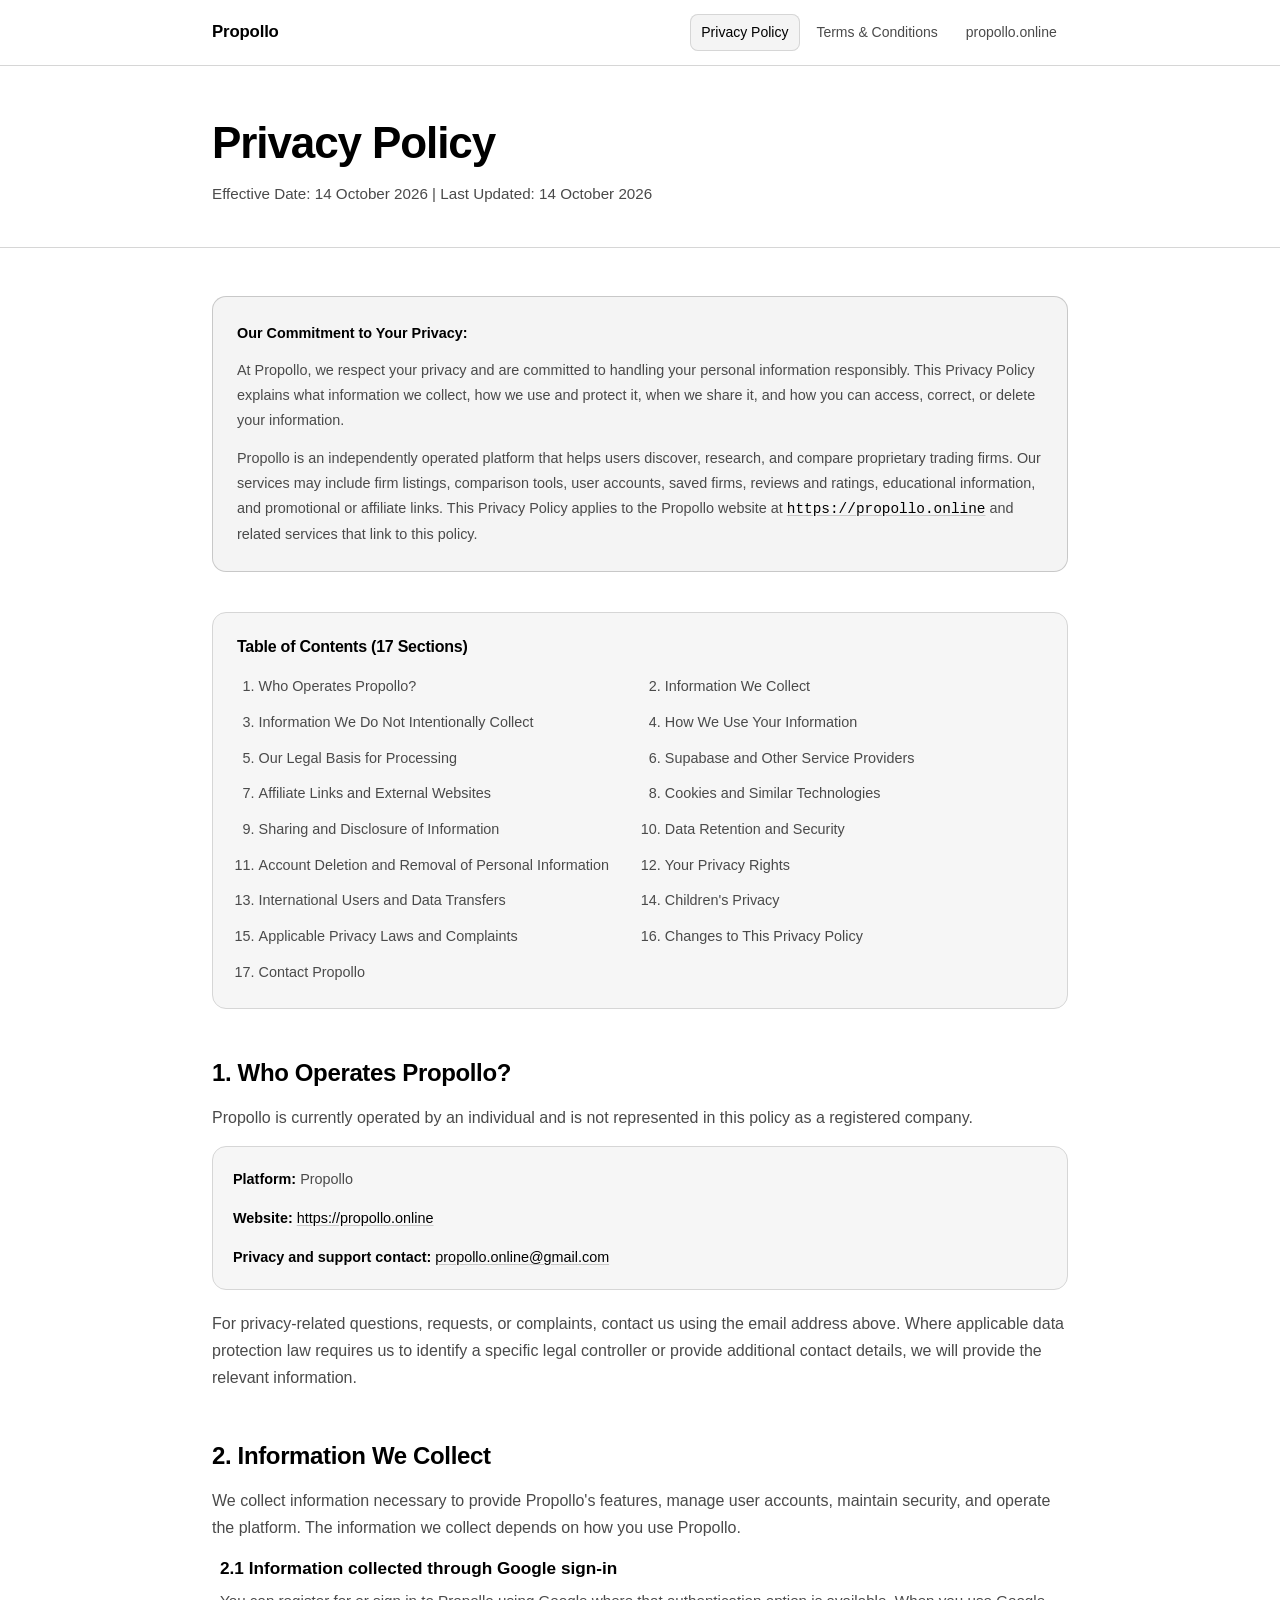
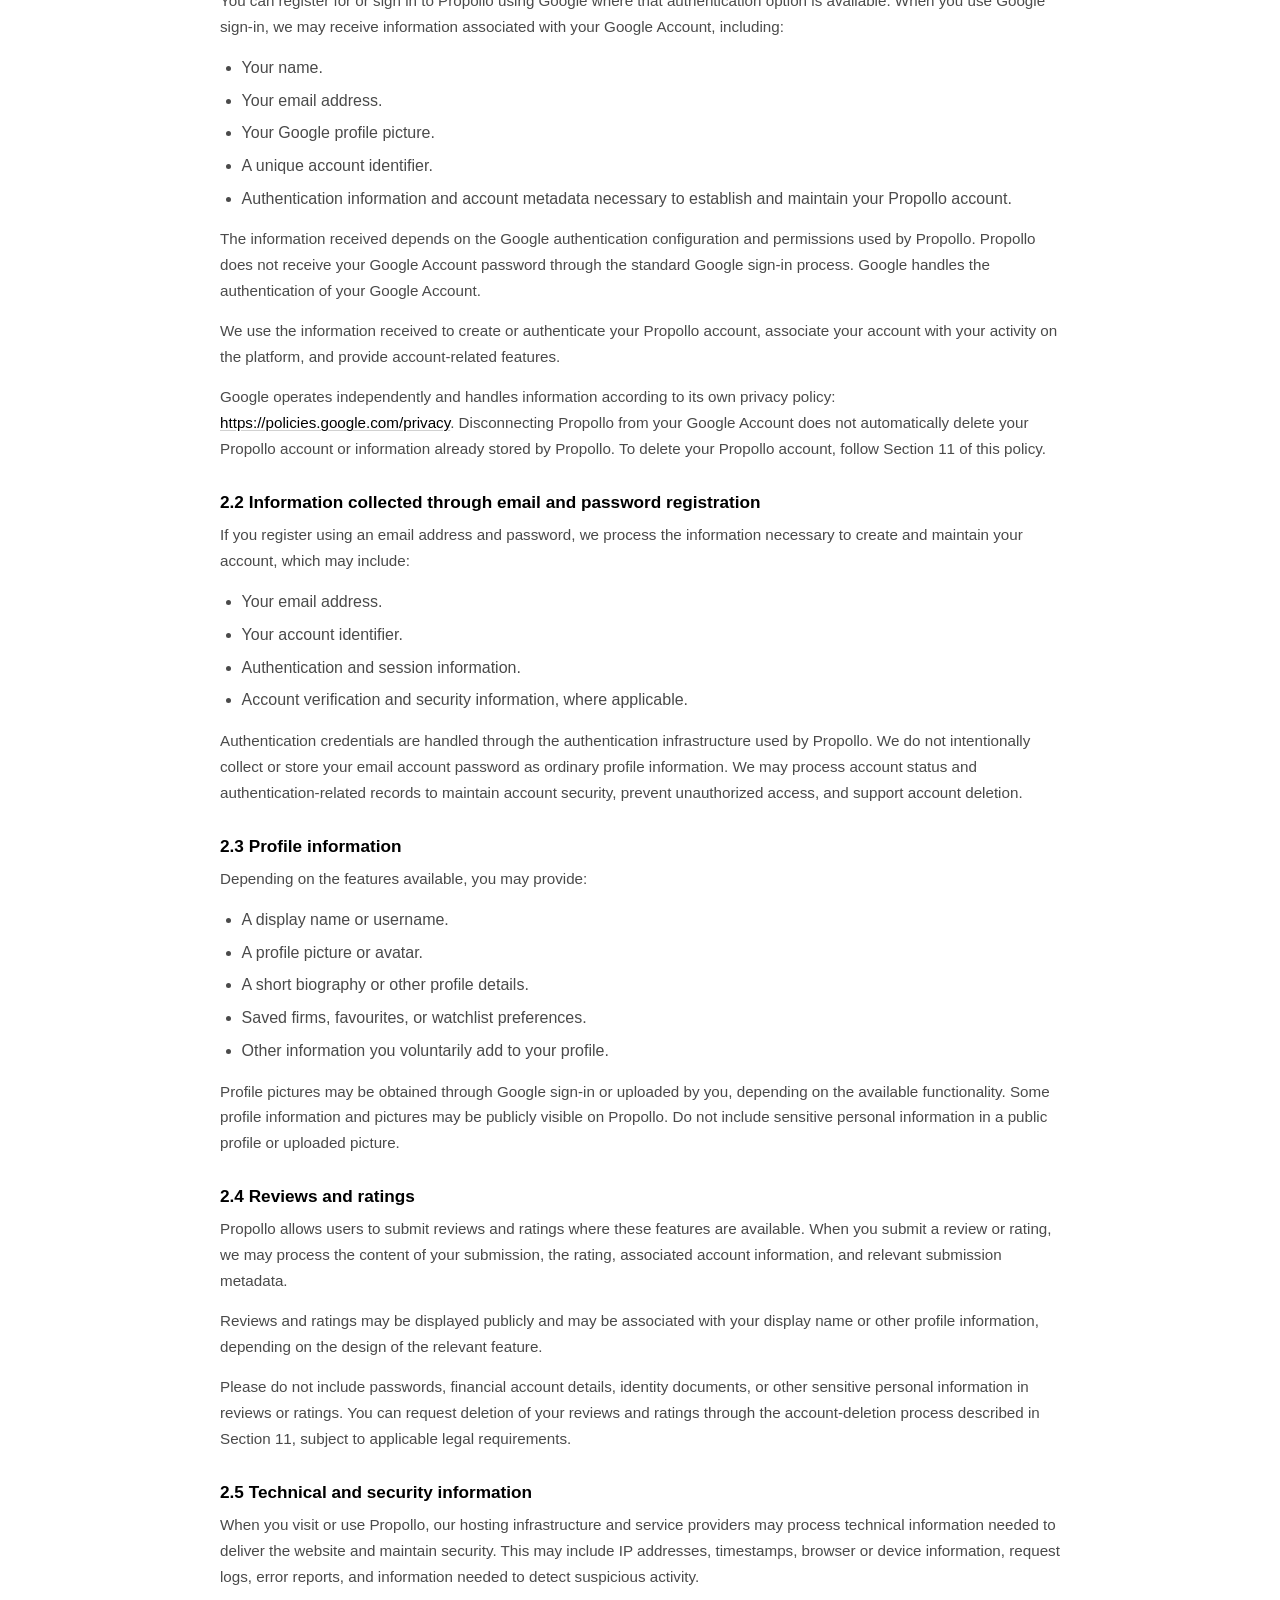
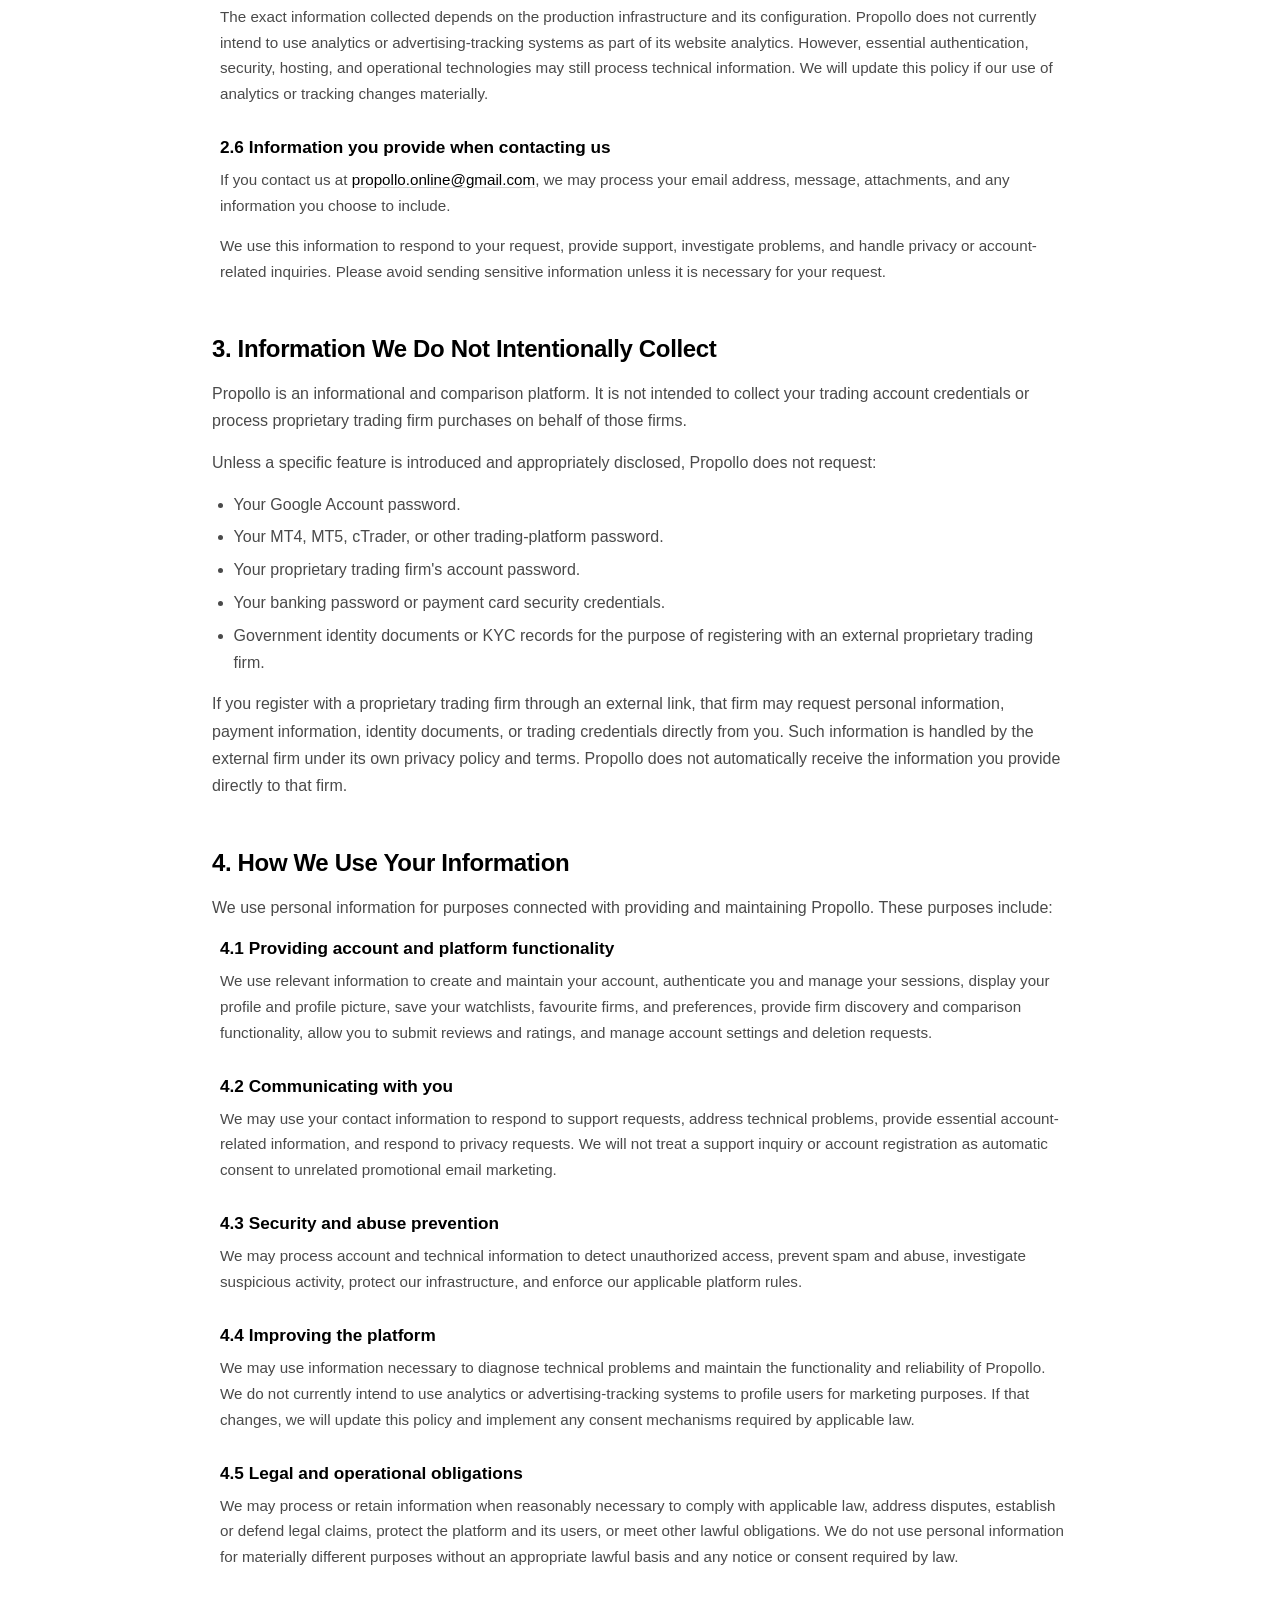
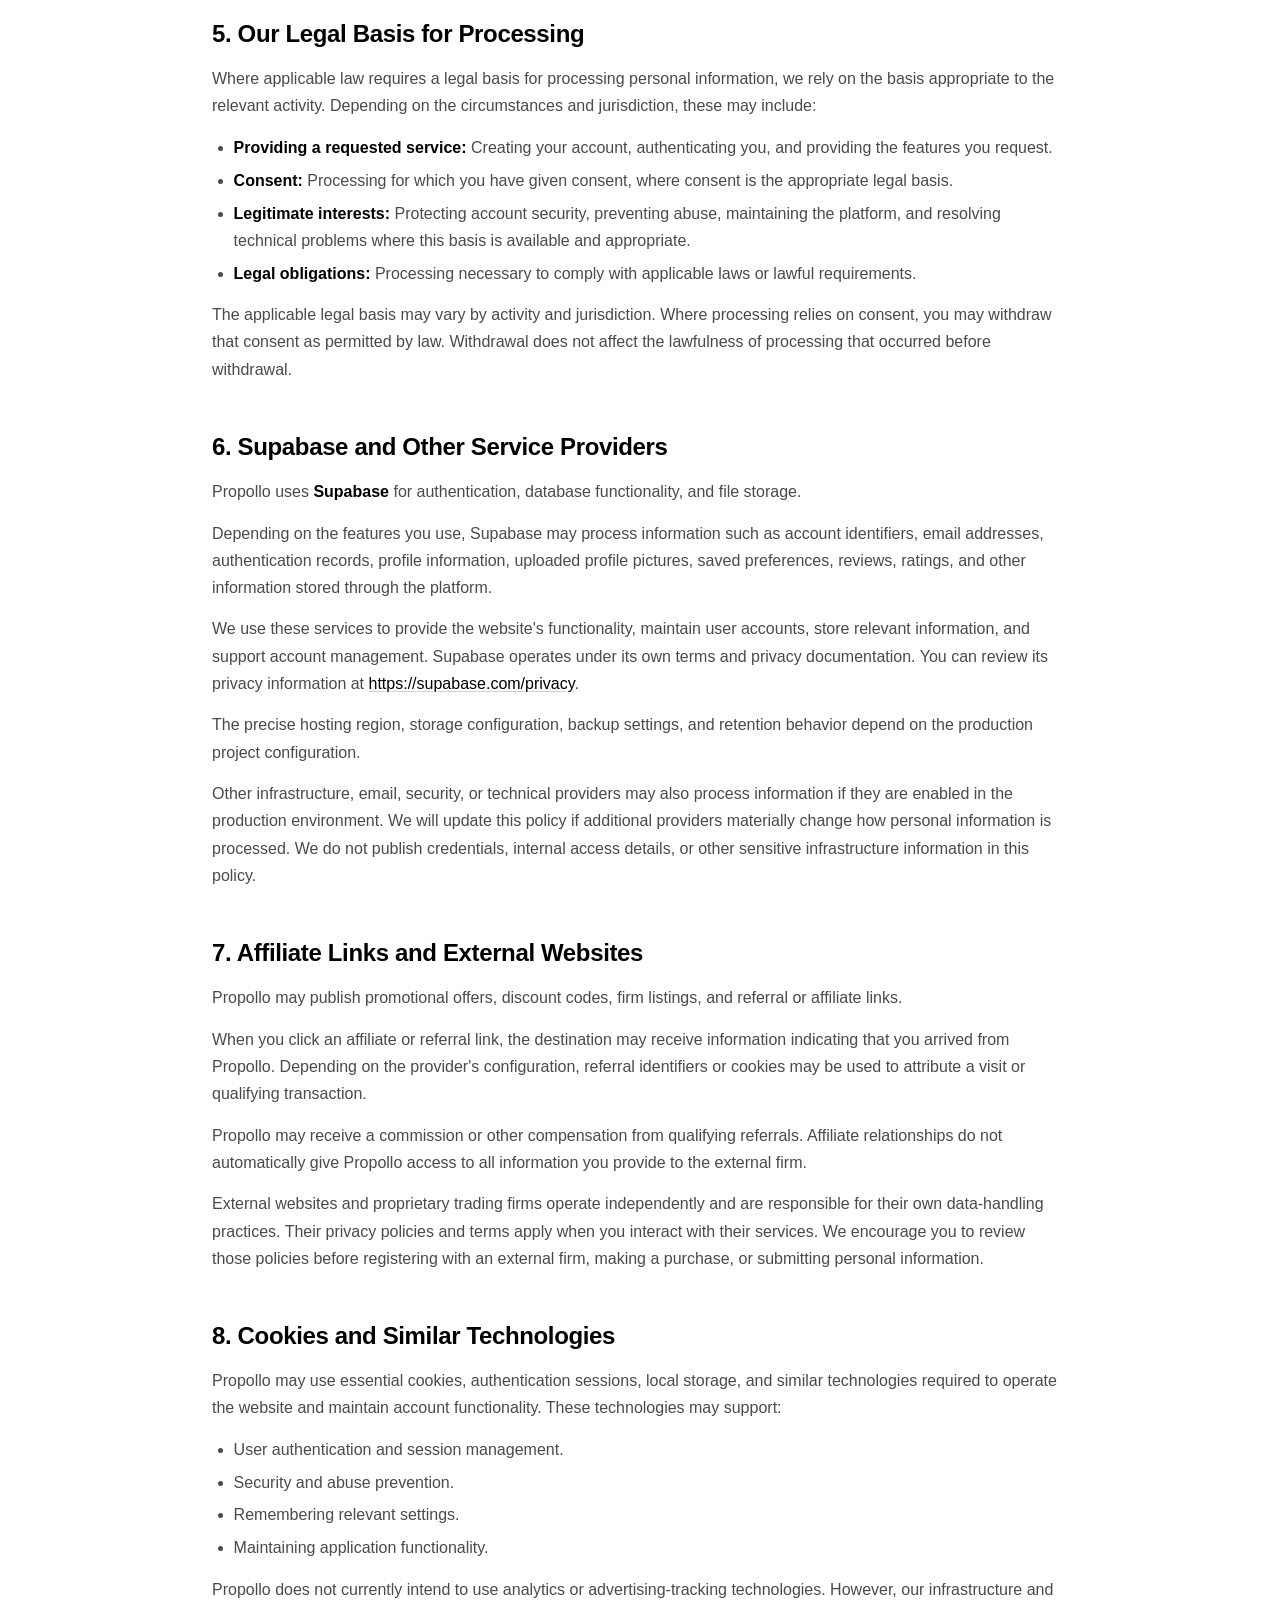
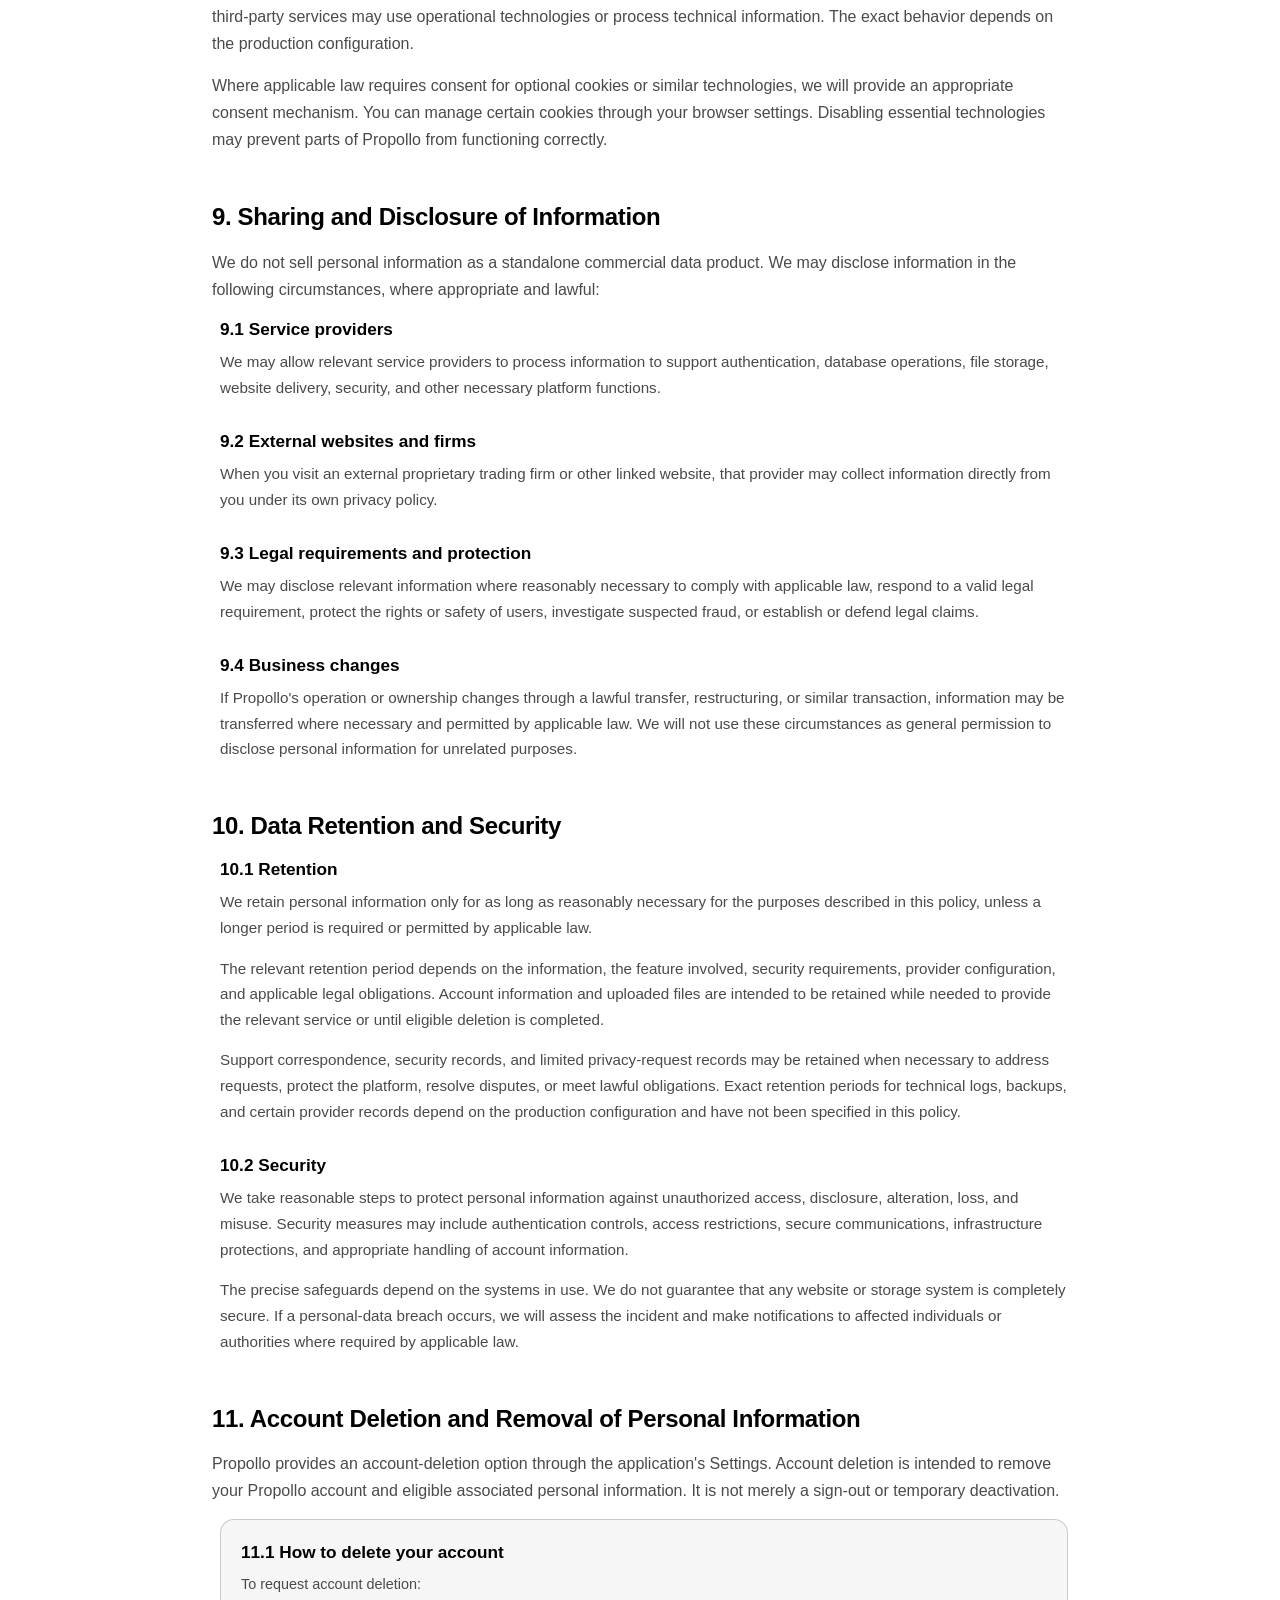
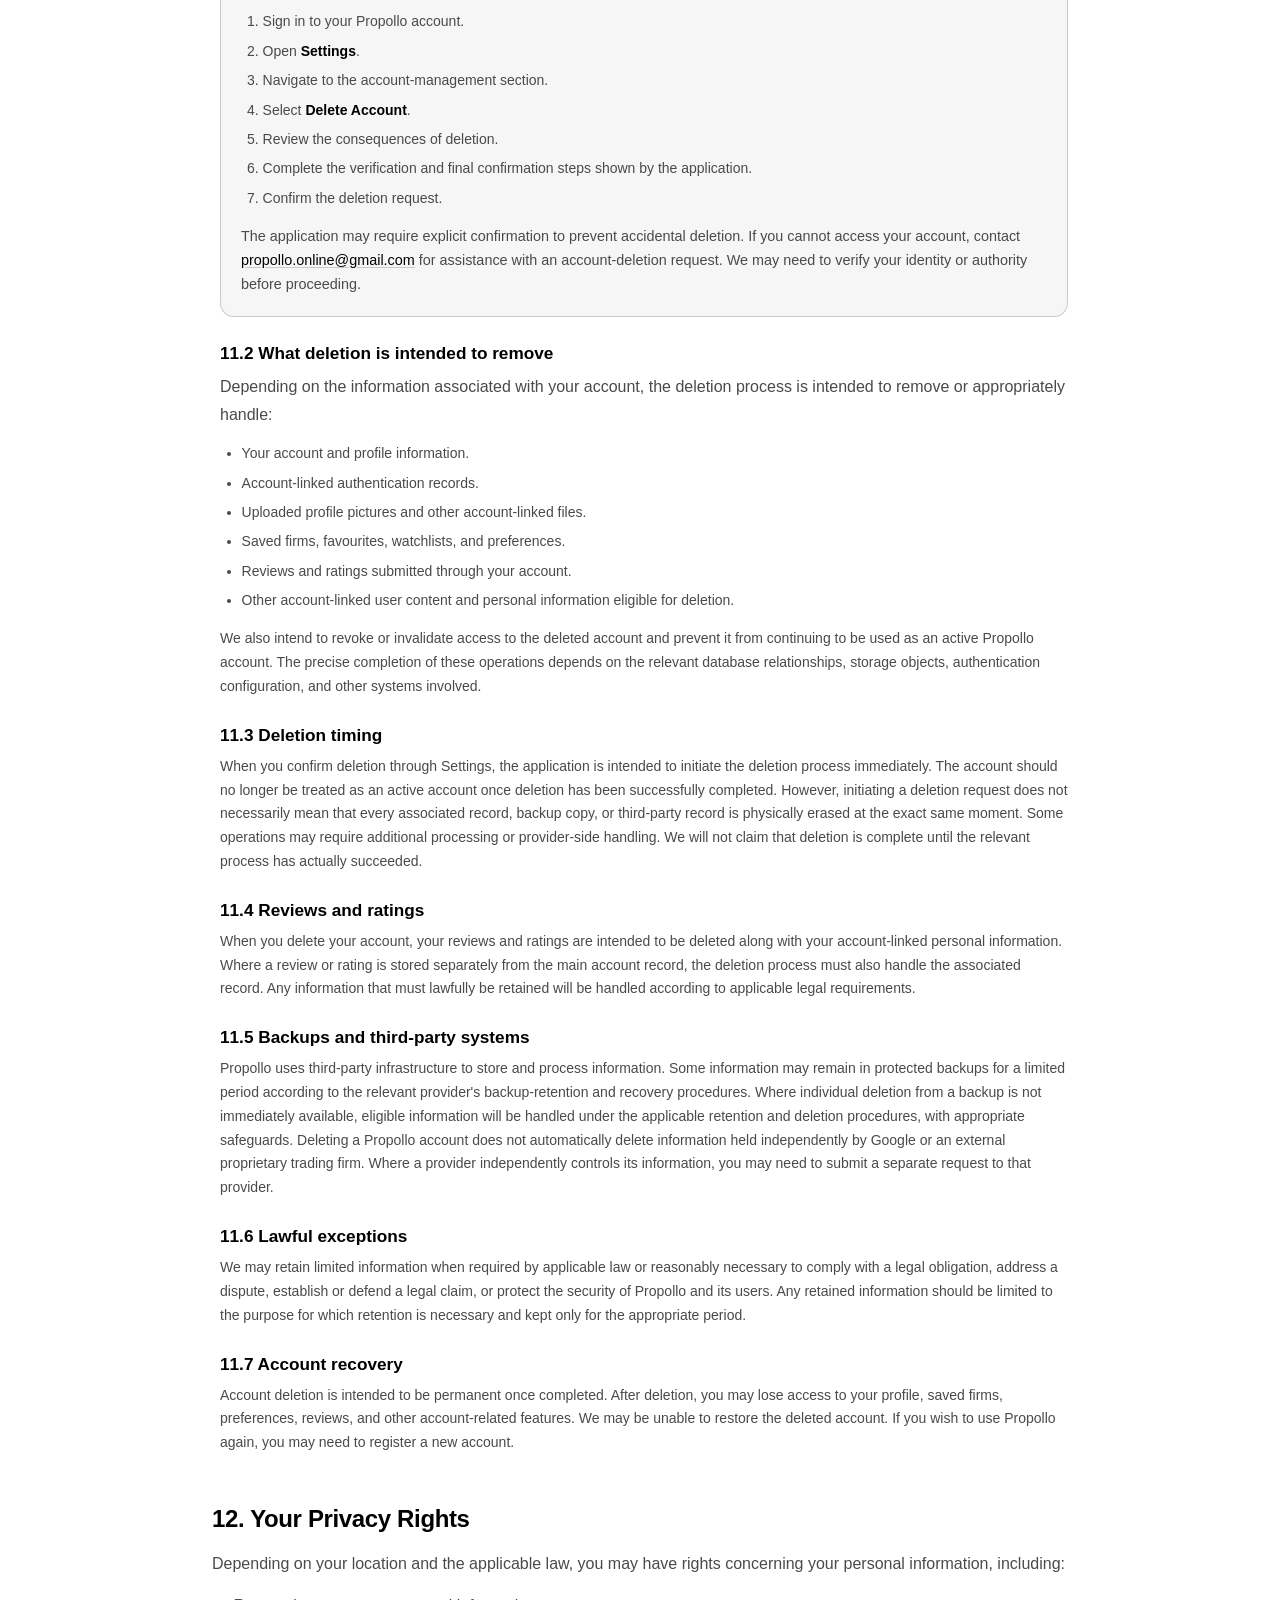
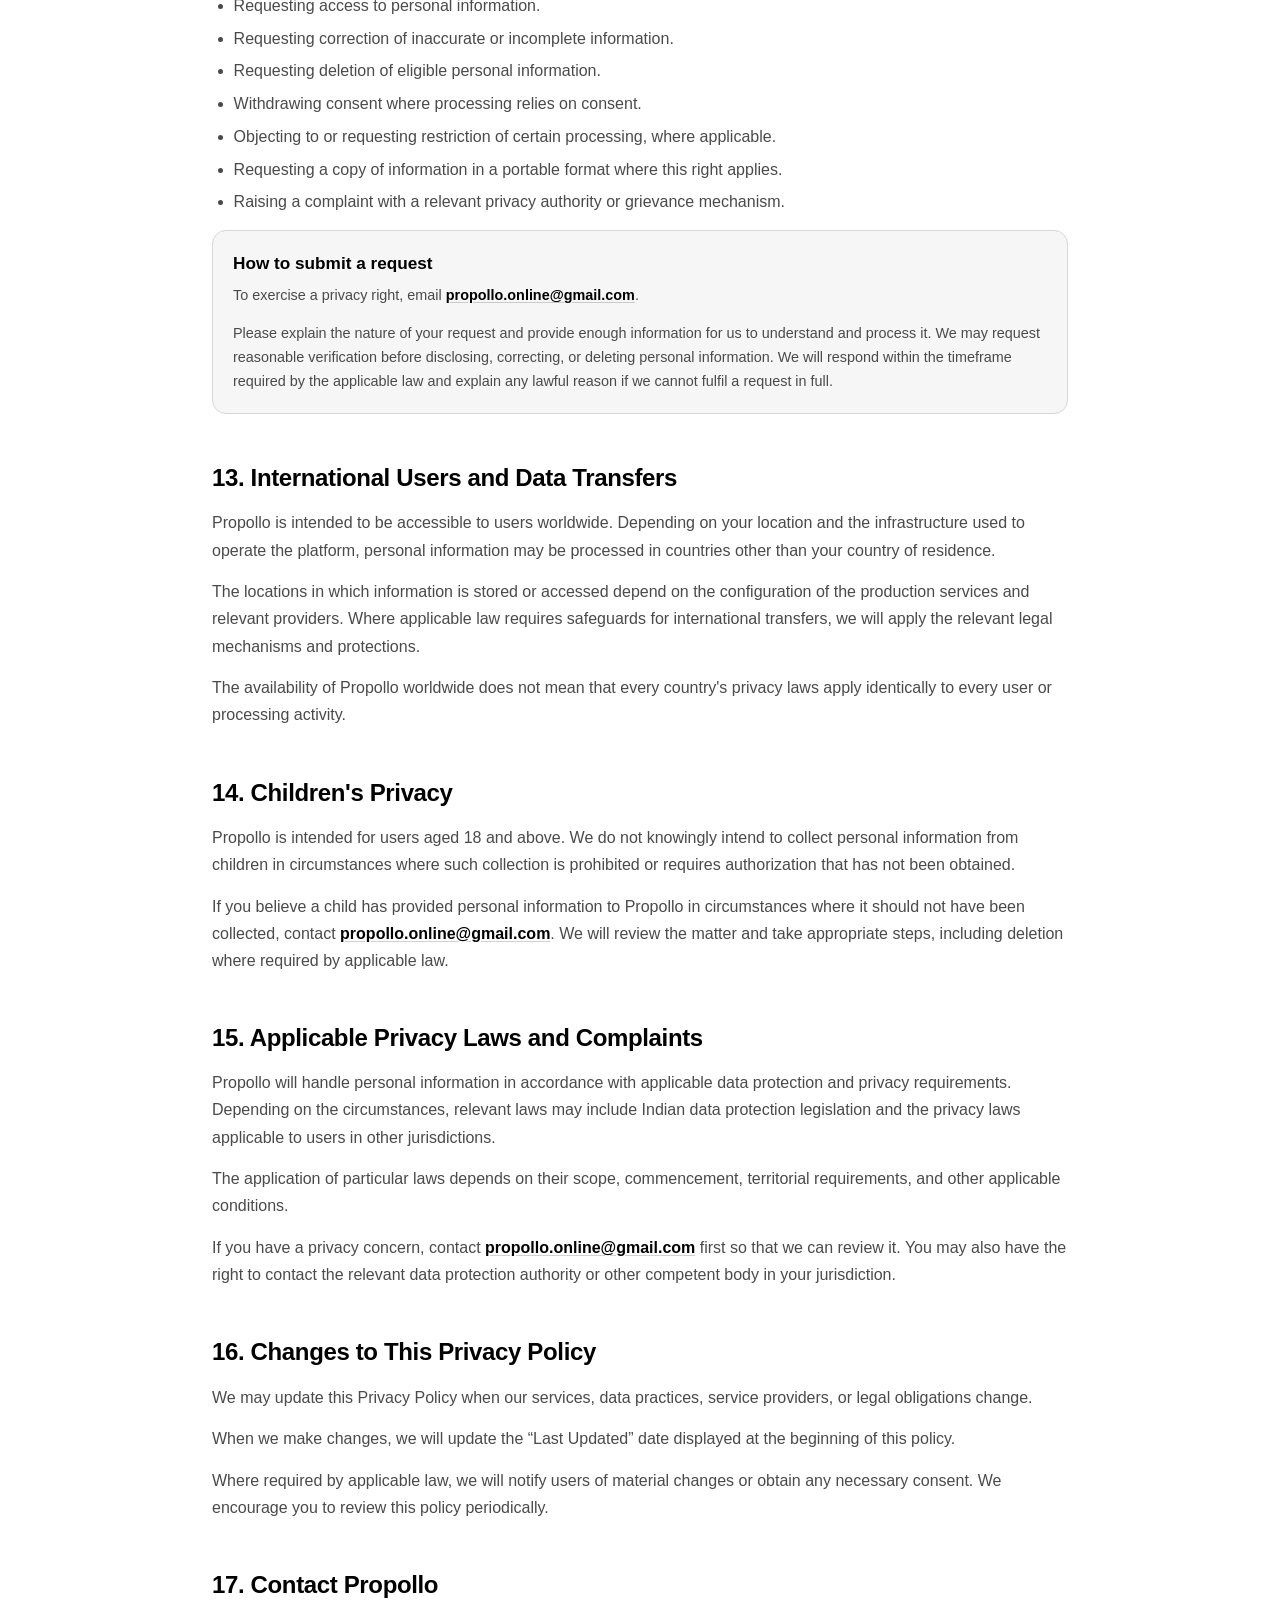
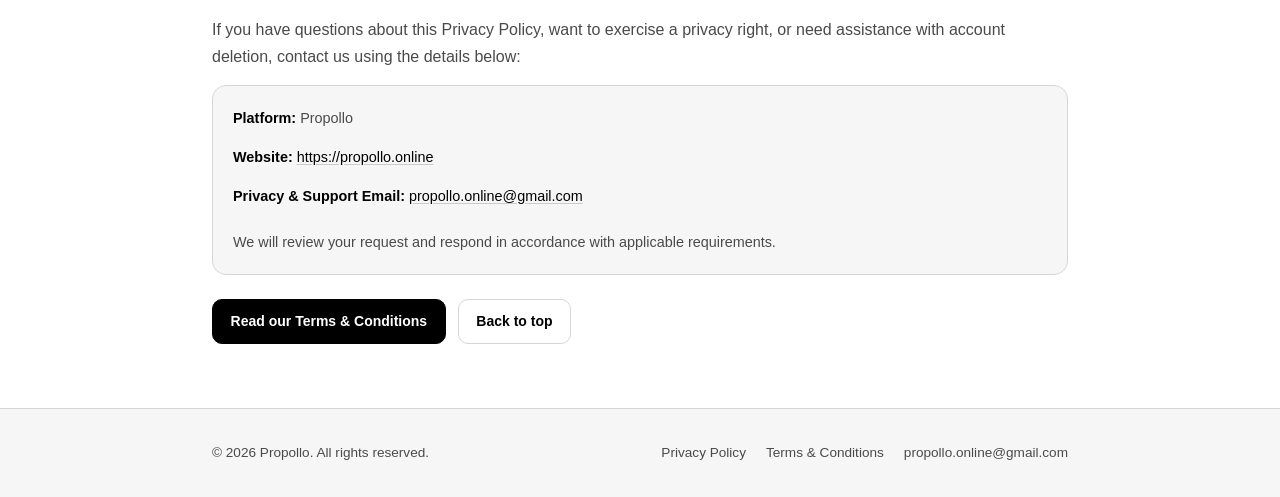
==== commit f083363f: "Switch to monochrome black & white theme and remove logo" ====
--- a/index.html
+++ b/index.html
@@ -7,9 +7,9 @@
     <title>Privacy Policy | Propollo</title>
     <meta name="description"
         content="Official Privacy Policy for Propollo. Learn what information we collect, how we use and protect it, when we share it, and how you can access, correct, or delete your information." />
-    <meta name="theme-color" content="#2563eb" />
+    <meta name="theme-color" content="#ffffff" media="(prefers-color-scheme: light)" />
+    <meta name="theme-color" content="#000000" media="(prefers-color-scheme: dark)" />
     <link rel="canonical" href="https://propollo.online/privacy-policy" />
-    <link rel="icon" href="favicon.svg" type="image/svg+xml" />
     <link rel="stylesheet" href="styles.css" />
 
     <meta property="og:type" content="website" />
@@ -32,10 +32,7 @@
 <body>
     <header class="site-header">
         <div class="site-header__inner">
-            <a class="brand" href="index.html">
-                <span class="brand__mark" aria-hidden="true">P</span>
-                <span>Propollo</span>
-            </a>
+            <a class="brand" href="index.html">Propollo</a>
             <nav class="site-nav" aria-label="Legal documents">
                 <a href="index.html" aria-current="page">Privacy Policy</a>
                 <a href="terms.html">Terms &amp; Conditions</a>
--- a/styles.css
+++ b/styles.css
@@ -1,20 +1,22 @@
 /* ==========================================================================
    Propollo legal pages — shared stylesheet
-   Self-contained, no build step, no external requests.
+   Monochrome black & white theme. No build step, no external requests.
    ========================================================================== */
 
 :root {
     --background: #ffffff;
-    --foreground: #0b1120;
-    --muted: #55617a;
-    --card: #f7f8fb;
-    --card-strong: #eef1f7;
-    --border: #e3e7ef;
-    --primary: #2563eb;
-    --primary-hover: #1d4ed8;
-    --primary-soft: rgba(37, 99, 235, 0.06);
-    --primary-border: rgba(37, 99, 235, 0.22);
-    --header-bg: rgba(255, 255, 255, 0.86);
+    --foreground: #000000;
+    --muted: #4a4a4a;
+    --card: #f6f6f6;
+    --card-strong: #ebebeb;
+    --border: #d6d6d6;
+    --accent: #000000;
+    --accent-hover: #333333;
+    --accent-soft: rgba(0, 0, 0, 0.045);
+    --accent-border: rgba(0, 0, 0, 0.18);
+    --btn-bg: #000000;
+    --btn-fg: #ffffff;
+    --header-bg: rgba(255, 255, 255, 0.88);
     --radius: 14px;
     --max: 56rem;
     --font-sans: -apple-system, BlinkMacSystemFont, "Segoe UI", Roboto, "Helvetica Neue",
@@ -25,17 +27,19 @@
 
 @media (prefers-color-scheme: dark) {
     :root {
-        --background: #0a0f1c;
-        --foreground: #eef2f9;
-        --muted: #9aa7bf;
-        --card: #111a2c;
-        --card-strong: #16213a;
-        --border: #22304b;
-        --primary: #6ea2ff;
-        --primary-hover: #93baff;
-        --primary-soft: rgba(110, 162, 255, 0.09);
-        --primary-border: rgba(110, 162, 255, 0.28);
-        --header-bg: rgba(10, 15, 28, 0.86);
+        --background: #000000;
+        --foreground: #ffffff;
+        --muted: #a8a8a8;
+        --card: #0f0f0f;
+        --card-strong: #1a1a1a;
+        --border: #2b2b2b;
+        --accent: #ffffff;
+        --accent-hover: #cccccc;
+        --accent-soft: rgba(255, 255, 255, 0.06);
+        --accent-border: rgba(255, 255, 255, 0.22);
+        --btn-bg: #ffffff;
+        --btn-fg: #000000;
+        --header-bg: rgba(0, 0, 0, 0.88);
     }
 }
 
@@ -77,7 +81,7 @@
 .site-header__inner {
     max-width: var(--max);
     margin: 0 auto;
-    padding: 0.85rem 1.25rem;
+    padding: 0.9rem 1.25rem;
     display: flex;
     align-items: center;
     justify-content: space-between;
@@ -86,26 +90,11 @@
 }
 
 .brand {
-    display: inline-flex;
-    align-items: center;
-    gap: 0.6rem;
     color: var(--foreground);
     font-weight: 700;
     font-size: 1.05rem;
     text-decoration: none;
     letter-spacing: -0.01em;
-}
-
-.brand__mark {
-    display: grid;
-    place-items: center;
-    width: 1.85rem;
-    height: 1.85rem;
-    border-radius: 9px;
-    background: var(--primary);
-    color: #fff;
-    font-size: 0.85rem;
-    font-weight: 800;
 }
 
 .site-nav {
@@ -125,13 +114,14 @@
 }
 
 .site-nav a:hover {
-    color: var(--primary);
-    background: var(--primary-soft);
+    color: var(--foreground);
+    background: var(--accent-soft);
 }
 
 .site-nav a[aria-current="page"] {
-    color: var(--primary);
-    background: var(--primary-soft);
+    color: var(--foreground);
+    background: var(--accent-soft);
+    box-shadow: inset 0 0 0 1px var(--border);
 }
 
 /* --------------------------------------------------------------------------
@@ -140,9 +130,7 @@
 
 .hero {
     border-bottom: 1px solid var(--border);
-    background:
-        radial-gradient(60rem 20rem at 15% -60%, var(--primary-soft), transparent 70%),
-        var(--background);
+    background: var(--background);
 }
 
 .hero__inner {
@@ -211,12 +199,14 @@
 }
 
 a {
-    color: var(--primary);
-    text-decoration: none;
+    color: var(--foreground);
+    text-decoration: underline;
+    text-decoration-color: var(--accent-border);
+    text-underline-offset: 2px;
 }
 
 a:hover {
-    text-decoration: underline;
+    text-decoration-color: currentColor;
 }
 
 strong {
@@ -255,8 +245,8 @@
 .notice {
     margin-bottom: 2.5rem;
     padding: 1.5rem;
-    border: 1px solid var(--primary-border);
-    background: var(--primary-soft);
+    border: 1px solid var(--accent-border);
+    background: var(--accent-soft);
     border-radius: var(--radius);
     font-size: 0.9rem;
     line-height: 1.75;
@@ -301,10 +291,12 @@
 
 .toc a {
     color: var(--muted);
+    text-decoration: none;
 }
 
 .toc a:hover {
-    color: var(--primary);
+    color: var(--foreground);
+    text-decoration: underline;
 }
 
 @media (min-width: 768px) {
@@ -330,7 +322,7 @@
 }
 
 .card--accent {
-    border-color: var(--primary-border);
+    border-color: var(--accent-border);
     background: var(--card);
 }
 
@@ -372,7 +364,7 @@
     padding: 0.6rem 1.1rem;
     border-radius: 10px;
     border: 1px solid var(--border);
-    background: var(--card);
+    background: transparent;
     color: var(--foreground);
     font-size: 0.875rem;
     font-weight: 600;
@@ -381,20 +373,19 @@
 
 .btn:hover {
     text-decoration: none;
-    border-color: var(--primary-border);
-    color: var(--primary);
+    border-color: var(--foreground);
 }
 
 .btn--primary {
-    background: var(--primary);
-    border-color: var(--primary);
-    color: #fff;
+    background: var(--btn-bg);
+    border-color: var(--btn-bg);
+    color: var(--btn-fg);
 }
 
 .btn--primary:hover {
-    background: var(--primary-hover);
-    border-color: var(--primary-hover);
-    color: #fff;
+    background: var(--accent-hover);
+    border-color: var(--accent-hover);
+    color: var(--btn-fg);
 }
 
 /* --------------------------------------------------------------------------
@@ -420,10 +411,12 @@
 
 .site-footer a {
     color: var(--muted);
+    text-decoration: none;
 }
 
 .site-footer a:hover {
-    color: var(--primary);
+    color: var(--foreground);
+    text-decoration: underline;
 }
 
 .site-footer__links {
@@ -445,6 +438,7 @@
 
     body {
         color: #000;
+        background: #fff;
     }
 
     .toc {
